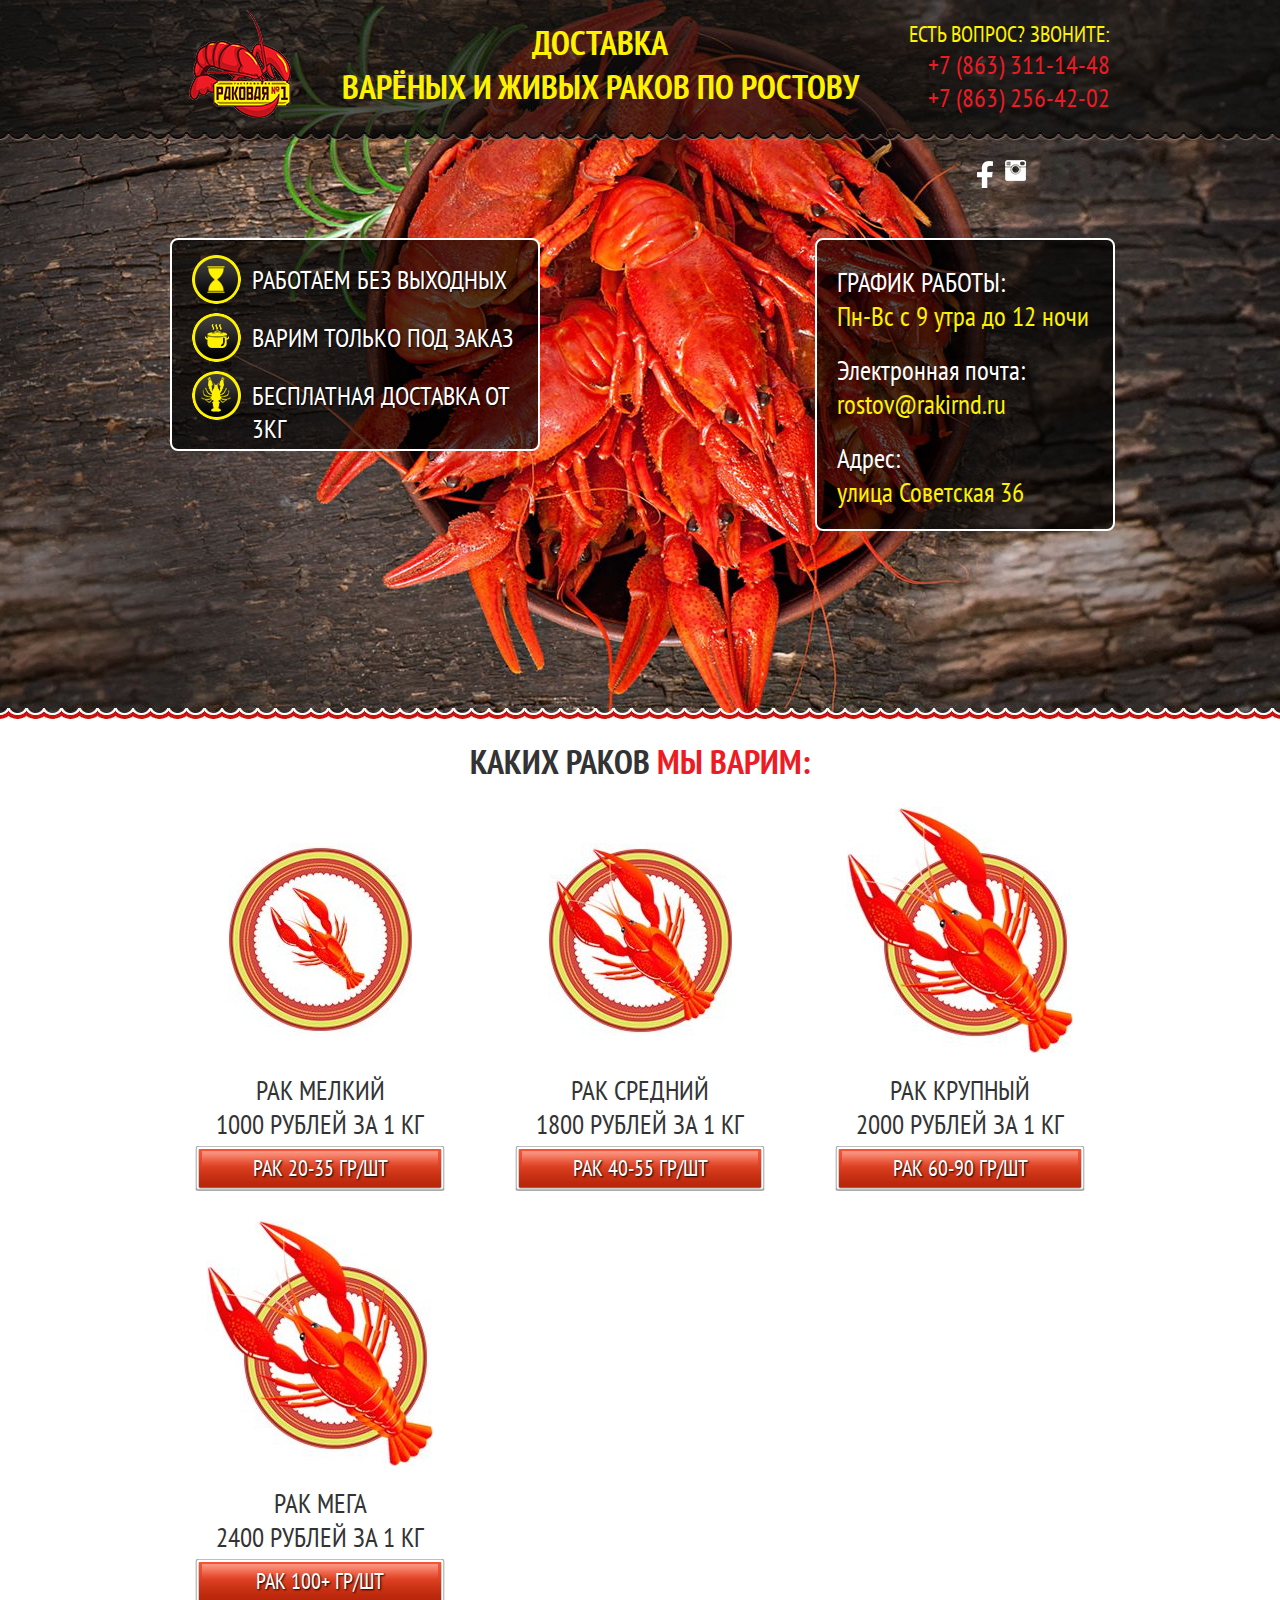
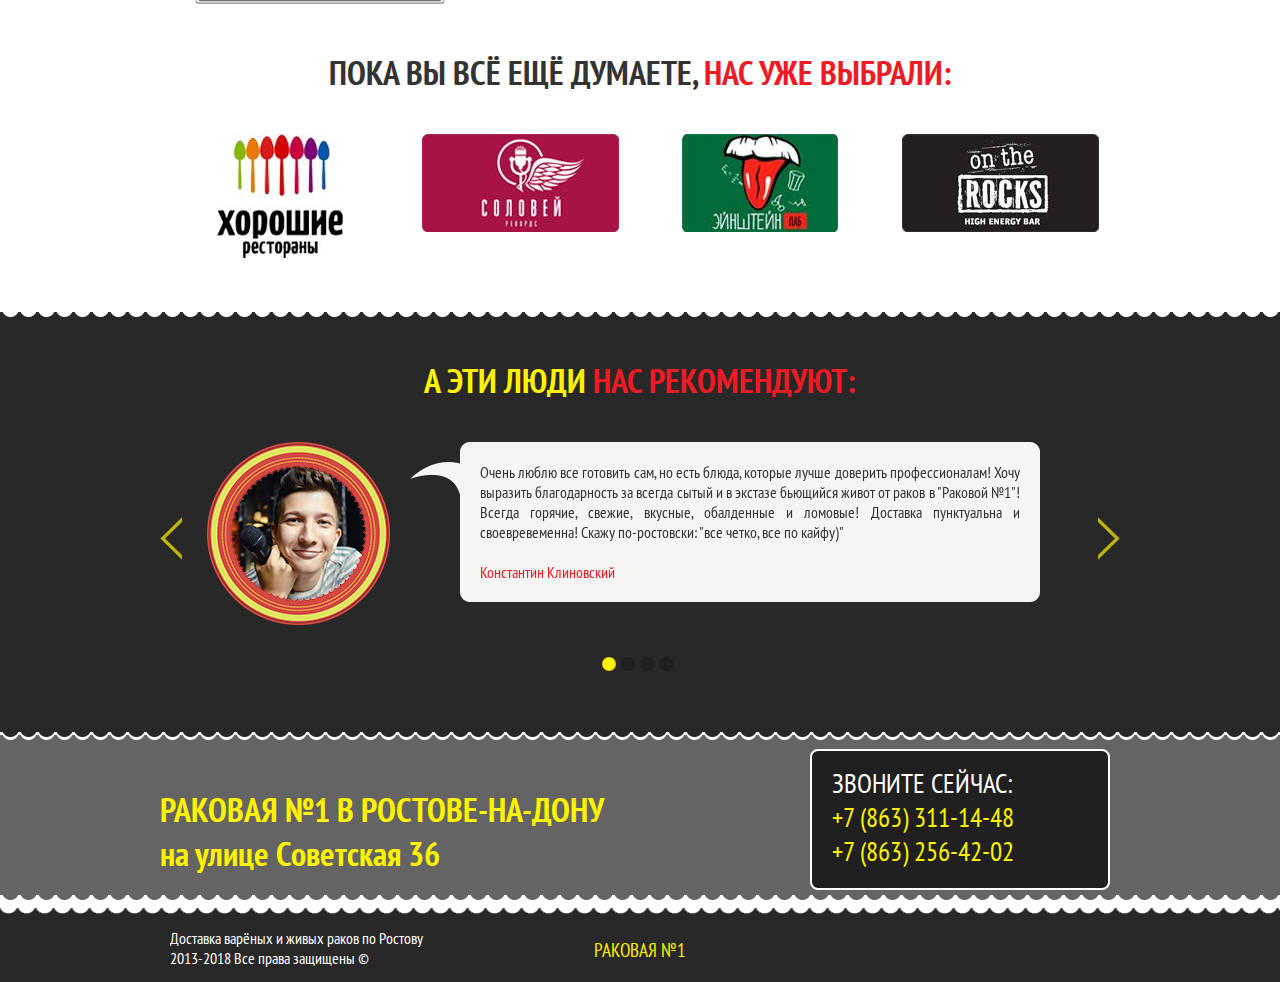
==== index.html @ bf458022 "Update index.html" ====
<!DOCTYPE html>
<html>
<head>
<meta charset="utf-8">
<link rel="icon" href="/favicon.ico" type="image/x-icon">
<link rel="shortcut icon" href="/favicon.ico" type="image/x-icon">
<title>Раковая №1 - Живые и варенные раки в Ростове на Дону</title>
<meta name="format-detection" content="telephone=no">
<meta name="viewport" content="width=device-width">
<link href="https://fonts.googleapis.com/css?family=PT+Sans+Narrow:400,700&amp;subset=latin,cyrillic-ext,cyrillic" rel="stylesheet" type="text/css">
<link rel="stylesheet" href="/css/reset.css"/>
<link rel="stylesheet" href="/css/text.css"/>
<link rel="stylesheet" href="/css/960.css"/>
<link rel="stylesheet" href="/css/demo.css?v6"/>

<script src="https://ajax.googleapis.com/ajax/libs/jquery/1.8.3/jquery.min.js"></script>

	<script src="/js/responsiveslides.min.js"></script>
	<link rel="stylesheet" href="/css/responsiveslides.css">
	<link rel="stylesheet" href="/css/themes.css?v4">
  <script>
    // You can also use "$(window).load(function() {"
    $(function () {

        if (window.mobilecheck()) {
            setTimeout(function () {
                $('#call').show();
                setTimeout(function () {
                    $('#call').hide();
                    setTimeout(function () {
						$('#call').show();
                        setTimeout(function () {
							$('#call').hide();
							setTimeout(function () {
								$('#call').show();
							}, 500);
						}, 500);
                    }, 500);
                }, 500);
            }, 2000);

		}

      // Slideshow 1
 	   $("#slider1").responsiveSlides({
        auto: false,
        pager: true,
        nav: true,
        speed: 460,
        maxwidth: 960,
        namespace: "centered-btns"
      });
	  $("#slider2").responsiveSlides({
        auto: true,
        pager: false,
        nav: true,
        speed: 460,
        maxwidth: 960,
        namespace: "centered-btns"
      });

    });
  </script>
  <script type="text/javascript" src="/js/mains.js?v2"> </script>
  <script type="text/javascript" src="/js/price.js"></script>
</head>
<body>
<div id="header">
	<div class="call" id="call">
		<a href="https://wa.me/79895111448/?text=Я%20хочу%20заказать%20раки:%20..." target="_blank"><img src="/img/whatsapp.png" title="WhatsApp сообщение в раковую"></a>
		<a href="tel:+7 (863) 311-14-48"><img src="/img/call.png" title="Позвонить в раковую"></a>
	</div>
	<div class="container_12">
		<div class="grid_2 tc mt10">
			<img src="img/logo.png">
		</div>
		<div class="grid_7 tc mt20">
			<span style="font-size:34px; font-style:normal; font-weight:bold;">ДОСТАВКА<br> ВАРЁНЫХ И ЖИВЫХ РАКОВ ПО РОСТОВУ</span>
		</div>
		<div class="grid_3 tr mt20">
		<h5>ЕСТЬ ВОПРОС? ЗВОНИТЕ:</h5>
		<h6><span class="red">+7 (863) 311-14-48</span></h6>
			<h6><span class="red">+7 (863) 256-42-02</span></h6>

		<!--a class="modal_btn"><em>Заказать бесплатный звонок</em></a-->
		</div>
		<div class="clear"></div>
		<div class="grid_2 push_10 mt40">
		<ul class="soc">
			<!--li><a href="https://vk.com/rakirnd" target="t_blank" rel="nofollow"><img src="img/vk.png"></a></li-->
			<li><a href="https://www.facebook.com/RostovRaki/" target="t_blank" rel="nofollow"><img style="margin-top: 3px;" src="img/fb.png"></a></li>
			<li><a href="https://www.instagram.com/raki_rnd/" target="t_blank" rel="nofollow"><img src="img/in.png"></a></li>
		</ul>
		</div>
		<div class="clear"></div>
		<div class="grid_6 mt200" style="margin-top: 50px;">
		<div class="bg_form2">
			<div class="triger_1">
				<h6><span class="sh">РАБОТАЕМ БЕЗ ВЫХОДНЫХ</span></h6>
			</div>
			<!--div class="triger_1">
				<h6><span class="sh">Пн-Чт, Вс с 9 утра до 12 ночи</span></h6>
			</div-->
			<!--div class="triger_1">
				<h6><span class="sh">Пт-Сб с 9 утра до 2 ночи</span></h6>
			</div-->
			<div class="triger_2">
				<h6><span class="sh">ВАРИМ ТОЛЬКО ПОД ЗАКАЗ</span></h6>
			</div>
			<div class="triger_3">
				<h6><span class="sh">БЕСПЛАТНАЯ ДОСТАВКА ОТ 3КГ</span></h6>
			</div>
		</div>
		</div>
		<div class="grid_4 push_2 mt185" style="margin-top: 50px;">
    		<div class="bg_form2">
    			<!--div class="form-wrap tc mt10">
    				<form action="" method="get" name="form-2" >	
    				<input  name="name"  required type="text"  placeholder='Ваше имя:'><br>
    				<input  name="phone" type="text" placeholder="Ваш телефон:"><br>
    				<button class="feedback but_form" type="submit" name="send">ХОЧУ РАКОВ!</button>
    				<input type="hidden" name="source" value=".">
<input type="hidden" name="medium" value=".">
<input type="hidden" name="campaign" value=".">
<input type="hidden" name="term" value=".">
<input type="hidden" name="content" value=".">
<input type="hidden" name="fefers" class="refer" value="">
    				<input type="hidden" name="znachenie" value="Хочу раков">
    				</form>
    			</div-->
    			<!--h2><span class="white">НАШ АДРЕС:</span></h2>
			    <h2><span class="or">Ростов-на-Дону</span></h2-->
			    
			    <div class="mt10"></div>
			    <h2><span class="white">ГРАФИК РАБОТЫ:</span></h2>
			    <h2><span class="or">Пн-Вс с 9 утра до 12 ночи</span></h2>
			    <div class="mt20"></div>
			    <h2><span class="white">Электронная почта:</span></h2>
			    <h2><span class="or"><script>document.write('rostov' + '@' + 'rakirnd.ru');</script></span></h2>
			    <div class="mt20"></div>
			    <h2><span class="white">Адрес:</span></h2>
			    <h2><span class="or">улица Советская 36 </span></h2>
			    
    	     </div>
		</div>
		<div class="clear"></div>
		<!--div id="akc" style="margin-top:100px;">
			<div class="grid_8">
			<img src="/img/akc.png">
			<div class="txt">
			<h1><span class="sh">АКЦИЯ НЕДЕЛИ!</span></h1>
			<h2><span class="white sh">ЗАКАЖИ 2 КГ ЛЮБЫХ РАКОВ -<br>
И ПОЛУЧИ 1 ЛИТР ПИВА В ПОДАРОК!</span></h2>
			</div>
			</div>
			<div class="grid_4 tc mt20">
			<h6><span class="or sh"><b>ПРЕДЛОЖЕНИЕ ДЕЙСТВУЕТ</b></span></h6>
			<div class="counter">
                                <ul class="count_line">
                                    <li>
                                        <span class="d"></span>
                                        <p>дней</p>
                                    </li>

                                    <li>
                                        <span class="h"></span>
                                        <p>часов</p>
                                    </li>

                                    <li>
                                        <span class="m"></span>
                                        <p>минут</p>
                                    </li>

                                    <li>
                                        <span class="s"></span>
                                        <p>секунд</p>
                                    </li>

                                    <br class="cb">
                                </ul>
                            </div>
			</div>
		</div-->
	</div>
</div>
<div class="clear"></div>
<div id="we">
	<div class="container_12">
	<div class="grid_12 tc">
		<h3>КАКИХ РАКОВ <span class="red">МЫ ВАРИМ:</span></h3>
	</div>
		<div class="grid_4 tc">
			<div class="img">
				<img src="/img/r_1.jpg">
			</div>
			<h2>РАК МЕЛКИЙ<br>
			<span id='price-small'>1000</span> РУБЛЕЙ ЗА 1 КГ
			</h2>
			<a class="modal_btn2 but_form" type="submit" name="send" >РАК 20-35 ГР/ШТ</a>
		</div>
		<div class="grid_4 tc">
			<div class="img">
				<img src="/img/r_2.jpg">
			</div>
			<h2>РАК СРЕДНИЙ<br>
			<span id='price-middle'>1800</span> РУБЛЕЙ ЗА 1 КГ
			</h2>
			<a class="modal_btn2 but_form" type="submit" name="send" >РАК 40-55 ГР/ШТ</a>
		</div>
		<div class="grid_4 tc">
			<div class="img">
				<img src="/img/r_3.jpg">
			</div>
			<h2>РАК КРУПНЫЙ<br>
			<span id='price-large'>2000</span> РУБЛЕЙ ЗА 1 КГ
			</h2>
			<a class="modal_btn2 but_form" type="submit" name="send" >РАК 60-90 ГР/ШТ</a>
		</div>
		<div class="grid_4 tc">
			<div class="img">
				<img src="/img/r_3.jpg">
			</div>
			<h2>РАК МЕГА<br>
			<span id='price-mega'>2400</span> РУБЛЕЙ ЗА 1 КГ
			</h2>
			<a class="modal_btn2 but_form" type="submit" name="send" >РАК 100+ ГР/ШТ</a>
		</div>
		<div class="tc">
			<iframe src="https://yandex.ru/map-widget/v1/?z=12&amp;ol=biz&amp;oid=1399864868" width="560" height="410" frameborder="0"></iframe>
		</div>
		<div class="clear"></div>
		<div class="grid_12 tc mt40">
		<h3>ПОКА ВЫ ВСЁ ЕЩЁ ДУМАЕТЕ,<span class="red"> НАС УЖЕ ВЫБРАЛИ:</span></h3>
		</div>
		<div class="grid_3 tc mt40">
		<a href="#" target="t_blank"><img src="/img/p_1.jpg"></a>
		</div>
		<div class="grid_3 tc mt40">
		<a href="https://vk.com/soloveybar" target="t_blank" rel="nofollow"><img src="/img/p_5.jpg"></a>
		</div>
		<div class="grid_3 tc mt40">
		<a href="http://vk.com/pub_einstein" target="t_blank" rel="nofollow"><img src="/img/p_3.jpg"></a>
		</div>
		<!--<div class="clear"></div>-->
		<div class="grid_3 tc mt40"><center>
		<a href="http://vk.com/rocksbar_rnd" target="t_blank" rel="nofollow"><img src="/img/p_4.jpg"></a></center>
		</div>
		<div class="grid_4 tc push_2 mt40">
		
		</div>
		
	</div>
</div>
<div class="clear"></div>
<div id="volna"></div>
<div id="twit">
	<div class="container_12">
		<div class="grid_12 tc mt40">
		<h3><span class="or">А ЭТИ ЛЮДИ</span><span class="red"> НАС РЕКОМЕНДУЮТ:</span></h3>
		</div>
		<div class="rslides_container mt40" style="height: 250px;">
					<ul class="rslides" id="slider1">
				<li>
					<div class="grid_3 tr">
					<img src="/img/twit/1.png">
					</div>
					<div class="grid_9">
					<div class="tw_top"></div>
					<div class="tw_center">
					<p>Очень люблю все готовить сам, но есть блюда, которые лучше доверить профессионалам! Хочу выразить благодарность за всегда сытый и в экстазе бьющийся живот от раков в "Раковой №1"! Всегда горячие, свежие, вкусные, обалденные и ломовые! Доставка пунктуальна и своевревеменна! Скажу по-ростовски: "все четко, все по кайфу)"
					<br><br>
					<span class="red">Константин Клиновский</span></p>
					</div>
					<div class="tw_but"></div>
					</div>
				</li>
				<li>
					<div class="grid_3 tr">
					<img src="/img/twit/4.png">
					</div>
					<div class="grid_9">
					<div class="tw_top"></div>
					<div class="tw_center">
					<p>Я люблю в семейном кругу провести вечер за кружечкой хорошего пива ну а лучшим дополнением к пиву являются раки! На протяжении  года мы заказываем раков в" Раковой 1" ! <br>
Вкусно, быстро, качественно - Это все "Раковая 1" !
					<br><br>
					<span class="red">Сергей Майорчик</span></p>
					</div>
					<div class="tw_but"></div>
					</div>
				</li>
				<li>
					<div class="grid_3 tr">
					<img src="/img/twit/3.png">
					</div>
					<div class="grid_9">
					<div class="tw_top"></div>
					<div class="tw_center">
					<p>Я вырос и живу в г.Ростов-на-Дону и как истинный Донец люблю кухню Дона. Ну а какая кухня без раков. А их я очень люблю . Спасибо "Раковая 1", что в любое время дня и ночи можно заказать раков с доставкой в любое место. Спасибо за качество и незабываемый вкус. Молодцы что сделали дополнительные добавки по вкусу. Все быстро и вкусно ! 
					<br><br>
					<span class="red">Виталий Пальчиков</span></p>
					</div>
					<div class="tw_but"></div>
					</div>
				</li>
				<li>
					<div class="grid_3 tr">
					<img src="/img/twit/2.png">
					</div>
					<div class="grid_9">
					<div class="tw_top"></div>
					<div class="tw_center">
					<p>"Раковая №1" это скорая помощь для людей которые знают толк в отдыхе. Однажды, мы с друзьями доедая шестой килограмм раков поняли, что не наелись, через час у нас на столе было ещё 6 килограмм! Причём готовили их нам по рецепту который мы предпочитаем!
					<br><br>
					<span class="red">Юненко Олег</span></p>
					</div>
					<div class="tw_but"></div>
					</div>
				</li>
					</ul>
					
		</div>
	</div>
</div>
<div class="clear"></div>
<div id="search">
	<div style="width: 960px; margin: 0px auto; text-align: left; padding-top: 55px;">
	<h3><span class="or">РАКОВАЯ №1 В РОСТОВЕ-НА-ДОНУ <br/> на улице Советская 36</span></h3></div>
</div>
<div class="clear"></div>

<div id="maps" style="height:169px;">
<!--script type="text/javascript" charset="utf-8" async src="https://api-maps.yandex.ru/services/constructor/1.0/js/?sid=eOYO9M0UsjDcTYkrAKNL1l5byXfGDJ4n&amp;width=&amp;height=700&amp;lang=ru_RU&amp;sourceType=constructor&amp;scroll=true"></script-->
</div>
<div id="but_maps">
	<div class="container_12">
		<div class="grid_4" style="position: relative; margin-top: -159px;">
			<!--<div class="bg_form2">--
			<!--div class="mt10"></div-->
			<!--
			<h5><span class="white">МЫ В СОЦИАЛЬНЫХ СЕТЯХ:</span></h5>
			<div class="mt10"></div>
			<h5>
			<img src="img/vk.png" style="padding-right: 13px;">
			<a href="https://vk.com/rakirnd" target="t_blank" rel="nofollow">ВКОНТАКТЕ</a>
			</h5>
			<h5>
			<img src="img/fb.png" style="padding-right: 15px;">
			<a href="https://www.facebook.com/rakirnd" target="t_blank" rel="nofollow">FACEBOOK</a>
			</h5>
			<h5>
			<img src="img/in.png" style="padding-right: 10px;">
			<a href="http://instagram.com/rakirnd" target="t_blank" rel="nofollow">INSTAGRAM</a>
			</h5>
			-->	
			<!--a class="modal_btn3 but_form" name="send" type="submit" style="margin-top: 10px;">НАПИСАТЬ НАМ</a-->
			<!--</div>-->
		</div>
		<div class="grid_4 push_8" style="margin-top: -159px; position: relative; z-index: 10;">
			<div class="bg_form2">
			    <h2><span class="white">ЗВОНИТЕ СЕЙЧАС:</span></h2>
			    <h2><span class="or">+7 (863) 311-14-48</span></h2>
				<h2><span class="or">+7 (863) 256-42-02</span></h2>
			    
			    
				<!--div class="form-wrap tc mt10">
				<form action="" method="get" name="form-5" >	
				<input  name="name"  required type="text"  placeholder='Ваше имя:'><br>
				<input  name="phone" type="text" placeholder="Ваш телефон:"><br>
				<textarea rows="4" cols="45" name="text">Текст вопроса:</textarea>
				
				<button class="feedback but_form" type="submit" name="send">ЗАДАТЬ ВОПРОС</button>
				<input type="hidden" name="source" value=".">
<input type="hidden" name="medium" value=".">
<input type="hidden" name="campaign" value=".">
<input type="hidden" name="term" value=".">
<input type="hidden" name="content" value=".">
<input type="hidden" name="fefers" class="refer" value="">
				<input type="hidden" name="znachenie" value="ЗАДАТЬ ВОПРОС">
				</form>
			</div-->
			</div>
		</div>
	</div>
</div>
<div class="clear"></div>
<div id="footer">
	<div class="container_12">
		<div class="grid_4 tl mt10">
		<p>Доставка варёных и живых раков по Ростову <br>2013-2018 Все права защищены ©</p>
		</div>
		<div class="grid_4 tc mt30">
			<h4><span class="or">РАКОВАЯ №1</span></h4>
		</div>
		<noindex>
		<div class="grid_4 tr  mt30">
		</div>
		</noindex>
	</div>
</div>
<div class="clear"></div>
<!-- Global site tag (gtag.js) - Google Analytics -->
<script async src="https://www.googletagmanager.com/gtag/js?id=UA-10148710-24"></script>
<script>
  window.dataLayer = window.dataLayer || [];
    function gtag(){dataLayer.push(arguments);}
      gtag('js', new Date());
    gtag('config', 'UA-10148710-24');
</script>

<!-- Yandex.Metrika counter -->
<script type="text/javascript" >
   (function(m,e,t,r,i,k,a){m[i]=m[i]||function(){(m[i].a=m[i].a||[]).push(arguments)};
   m[i].l=1*new Date();k=e.createElement(t),a=e.getElementsByTagName(t)[0],k.async=1,k.src=r,a.parentNode.insertBefore(k,a)})
   (window, document, "script", "https://mc.yandex.ru/metrika/tag.js", "ym");

   ym(27054532, "init", {
        clickmap:true,
        trackLinks:true,
        accurateTrackBounce:true,
        webvisor:true
   });
</script>
<noscript><div><img src="https://mc.yandex.ru/watch/27054532" style="position:absolute; left:-9999px;" alt="" /></div></noscript>
<!-- /Yandex.Metrika counter -->
</html>
---- css/text.css ----
/*
  960 Grid System ~ Text CSS.
  Learn more ~ http://960.gs/

  Licensed under GPL and MIT.
*/

/* `Basic HTML
----------------------------------------------------------------------------------------------------*/

body {
	font-family: 'PT Sans Narrow', sans-serif;
    font-size: 16px;
	font-weight: normal; 
	font-style: normal;
	color:#333;
}

pre,
code {
  font-family: "DejaVu Sans Mono", Menlo, Consolas, monospace;
}

hr {
  border: 0 solid #ccc;
  border-top-width: 1px;
  clear: both;
  height: 0;
}

.ssilka{width:1px;height:1px;position:fixed;overflow:hidden;bottom:0;}
.ssilka a{margin:10px; color:white; font-size:1px;}

.tr{text-align: right;}
.tc{text-align: center;}
.tl{text-align: left;}
.tj{text-align: justify;}
.mb20{margin-bottom: 20px;}
.mt10{margin-top: 10px;}
.mt20{margin-top: 20px;}
.mt30{margin-top: 30px;}
.mt40{margin-top: 40px;}
.mt50{margin-top: 50px;}
.mt60{margin-top: 60px;}
.mt80{margin-top: 80px;}
.mt100{margin-top: 100px;}
.mt200{margin-top: 200px;}
.mt185{margin-top: 185px;}
.pl {padding-left: 10px;}
span.red{color:#ed1b24;}
span.white{color:#fff;}
span.sh{text-shadow: 1px 1px 2px #000;}
span.or{color:#fef200;}
/* `Headings
/* `Headings
----------------------------------------------------------------------------------------------------*/

h1 {
	font-size: 34px;
	font-weight: bold; 
	font-style: normal;
}

h2 {
  font-size: 27px;
  font-weight: normal; 
	font-style: normal;
}

h3 {
  font-size: 34px;
  font-weight: bold; 
	font-style: normal;
}

h4 {
  font-size: 19px;
  font-weight: normal; 
	font-style: normal;
}

h5 {
  font-size: 22px;
  font-weight: normal; 
	font-style: normal;
}

h6 {
  font-size: 26px;
  font-weight: normal; 
	font-style: normal;
}

/* `Spacing
----------------------------------------------------------------------------------------------------*/
ul.soc{height:30px;overflow:hidden;}
ul.soc li { float: left;
    text-align: center;
    width: 30px;}
ul.soc li:hover{margin-top:2px;overflow:hidden;}
ol {
  list-style: decimal;
}

p,
dl,
hr,
h1,
h2,
h3,
h4,
h5,
h6,
ol,
ul,
pre,
table,
address,
fieldset,
figure {

}
/*
     FILE ARCHIVED ON 19:59:51 Oct 09, 2017 AND RETRIEVED FROM THE
     INTERNET ARCHIVE ON 21:56:25 Feb 22, 2018.
     JAVASCRIPT APPENDED BY WAYBACK MACHINE, COPYRIGHT INTERNET ARCHIVE.

     ALL OTHER CONTENT MAY ALSO BE PROTECTED BY COPYRIGHT (17 U.S.C.
     SECTION 108(a)(3)).
*/
---- css/960.css ----
/*
  960 Grid System ~ Core CSS.
  Learn more ~ http://960.gs/

  Licensed under GPL and MIT.
*/

/*
  Forces backgrounds to span full width,
  even if there is horizontal scrolling.
  Increase this if your layout is wider.

  Note: IE6 works fine without this fix.
*/

body {
  min-width: 960px;
}

/* `Container
----------------------------------------------------------------------------------------------------*/

.container_12,
.container_16 {
  margin-left: auto;
  margin-right: auto;
  width: 960px;
}

/* `Grid >> Global
----------------------------------------------------------------------------------------------------*/

.grid_1,
.grid_2,
.grid_3,
.grid_4,
.grid_5,
.grid_6,
.grid_7,
.grid_8,
.grid_9,
.grid_10,
.grid_11,
.grid_12,
.grid_13,
.grid_14,
.grid_15,
.grid_16 {
  display: inline;
  float: left;
  margin-left: 10px;
  margin-right: 10px;
}

.push_1, .pull_1,
.push_2, .pull_2,
.push_3, .pull_3,
.push_4, .pull_4,
.push_5, .pull_5,
.push_6, .pull_6,
.push_7, .pull_7,
.push_8, .pull_8,
.push_9, .pull_9,
.push_10, .pull_10,
.push_11, .pull_11,
.push_12, .pull_12,
.push_13, .pull_13,
.push_14, .pull_14,
.push_15, .pull_15 {
  position: relative;
}

.container_12 .grid_3,
.container_16 .grid_4 {
  width: 220px;
}

.container_12 .grid_6,
.container_16 .grid_8 {
  width: 370px;
}


.container_12 .grid_9,
.container_16 .grid_12 {
  width: 700px;
}

.container_12 .grid_12,
.container_16 .grid_16 {
  width: 940px;
}

/* `Grid >> Children (Alpha ~ First, Omega ~ Last)
----------------------------------------------------------------------------------------------------*/

.alpha {
  margin-left: 0;
}

.omega {
  margin-right: 0;
}

/* `Grid >> 12 Columns
----------------------------------------------------------------------------------------------------*/

.container_12 .grid_1 {
  width: 60px;
}

.container_12 .grid_2 {
  width: 140px;
}

.container_12 .grid_4 {
  width: 300px;
}

.container_12 .grid_5 {
  width: 380px;
}

.container_12 .grid_7 {
  width: 540px;
}

.container_12 .grid_8 {
  width: 620px;
}

.container_12 .grid_10 {
  width: 780px;
}

.container_12 .grid_11 {
  width: 860px;
}

/* `Grid >> 16 Columns
----------------------------------------------------------------------------------------------------*/

.container_16 .grid_1 {
  width: 40px;
}

.container_16 .grid_2 {
  width: 100px;
}

.container_16 .grid_3 {
  width: 160px;
}

.container_16 .grid_5 {
  width: 280px;
}

.container_16 .grid_6 {
  width: 340px;
}

.container_16 .grid_7 {
  width: 400px;
}

.container_16 .grid_9 {
  width: 520px;
}

.container_16 .grid_10 {
  width: 580px;
}

.container_16 .grid_11 {
  width: 640px;
}

.container_16 .grid_13 {
  width: 760px;
}

.container_16 .grid_14 {
  width: 820px;
}

.container_16 .grid_15 {
  width: 880px;
}

/* `Prefix Extra Space >> Global
----------------------------------------------------------------------------------------------------*/

.container_12 .prefix_3,
.container_16 .prefix_4 {
  padding-left: 240px;
}

.container_12 .prefix_6,
.container_16 .prefix_8 {
  padding-left: 480px;
}

.container_12 .prefix_9,
.container_16 .prefix_12 {
  padding-left: 720px;
}

/* `Prefix Extra Space >> 12 Columns
----------------------------------------------------------------------------------------------------*/

.container_12 .prefix_1 {
  padding-left: 80px;
}

.container_12 .prefix_2 {
  padding-left: 160px;
}

.container_12 .prefix_4 {
  padding-left: 320px;
}

.container_12 .prefix_5 {
  padding-left: 400px;
}

.container_12 .prefix_7 {
  padding-left: 560px;
}

.container_12 .prefix_8 {
  padding-left: 640px;
}

.container_12 .prefix_10 {
  padding-left: 800px;
}

.container_12 .prefix_11 {
  padding-left: 880px;
}

/* `Prefix Extra Space >> 16 Columns
----------------------------------------------------------------------------------------------------*/

.container_16 .prefix_1 {
  padding-left: 60px;
}

.container_16 .prefix_2 {
  padding-left: 120px;
}

.container_16 .prefix_3 {
  padding-left: 180px;
}

.container_16 .prefix_5 {
  padding-left: 300px;
}

.container_16 .prefix_6 {
  padding-left: 360px;
}

.container_16 .prefix_7 {
  padding-left: 420px;
}

.container_16 .prefix_9 {
  padding-left: 540px;
}

.container_16 .prefix_10 {
  padding-left: 600px;
}

.container_16 .prefix_11 {
  padding-left: 660px;
}

.container_16 .prefix_13 {
  padding-left: 780px;
}

.container_16 .prefix_14 {
  padding-left: 840px;
}

.container_16 .prefix_15 {
  padding-left: 900px;
}

/* `Suffix Extra Space >> Global
----------------------------------------------------------------------------------------------------*/

.container_12 .suffix_3,
.container_16 .suffix_4 {
  padding-right: 240px;
}

.container_12 .suffix_6,
.container_16 .suffix_8 {
  padding-right: 480px;
}

.container_12 .suffix_9,
.container_16 .suffix_12 {
  padding-right: 720px;
}

/* `Suffix Extra Space >> 12 Columns
----------------------------------------------------------------------------------------------------*/

.container_12 .suffix_1 {
  padding-right: 80px;
}

.container_12 .suffix_2 {
  padding-right: 160px;
}

.container_12 .suffix_4 {
  padding-right: 320px;
}

.container_12 .suffix_5 {
  padding-right: 400px;
}

.container_12 .suffix_7 {
  padding-right: 560px;
}

.container_12 .suffix_8 {
  padding-right: 640px;
}

.container_12 .suffix_10 {
  padding-right: 800px;
}

.container_12 .suffix_11 {
  padding-right: 880px;
}

/* `Suffix Extra Space >> 16 Columns
----------------------------------------------------------------------------------------------------*/

.container_16 .suffix_1 {
  padding-right: 60px;
}

.container_16 .suffix_2 {
  padding-right: 120px;
}

.container_16 .suffix_3 {
  padding-right: 180px;
}

.container_16 .suffix_5 {
  padding-right: 300px;
}

.container_16 .suffix_6 {
  padding-right: 360px;
}

.container_16 .suffix_7 {
  padding-right: 420px;
}

.container_16 .suffix_9 {
  padding-right: 540px;
}

.container_16 .suffix_10 {
  padding-right: 600px;
}

.container_16 .suffix_11 {
  padding-right: 660px;
}

.container_16 .suffix_13 {
  padding-right: 780px;
}

.container_16 .suffix_14 {
  padding-right: 840px;
}

.container_16 .suffix_15 {
  padding-right: 900px;
}

/* `Push Space >> Global
----------------------------------------------------------------------------------------------------*/

.container_12 .push_3,
.container_16 .push_4 {
  left: 240px;
}

.container_12 .push_6,
.container_16 .push_8 {
  left: 480px;
}

.container_12 .push_9,
.container_16 .push_12 {
  left: 720px;
}

/* `Push Space >> 12 Columns
----------------------------------------------------------------------------------------------------*/

.container_12 .push_1 {
  left: 80px;
}

.container_12 .push_2 {
  left: 255px;
}

.container_12 .push_4 {
  left: 320px;
}

.container_12 .push_5 {
  left: 400px;
}

.container_12 .push_7 {
  left: 560px;
}

.container_12 .push_8 {
  left: 640px;
}

.container_12 .push_10 {
  left: 800px;
}

.container_12 .push_11 {
  left: 880px;
}

/* `Push Space >> 16 Columns
----------------------------------------------------------------------------------------------------*/

.container_16 .push_1 {
  left: 60px;
}

.container_16 .push_2 {
  left: 120px;
}

.container_16 .push_3 {
  left: 180px;
}

.container_16 .push_5 {
  left: 300px;
}

.container_16 .push_6 {
  left: 360px;
}

.container_16 .push_7 {
  left: 420px;
}

.container_16 .push_9 {
  left: 540px;
}

.container_16 .push_10 {
  left: 600px;
}

.container_16 .push_11 {
  left: 660px;
}

.container_16 .push_13 {
  left: 780px;
}

.container_16 .push_14 {
  left: 840px;
}

.container_16 .push_15 {
  left: 900px;
}

/* `Pull Space >> Global
----------------------------------------------------------------------------------------------------*/

.container_12 .pull_3,
.container_16 .pull_4 {
  left: -240px;
}

.container_12 .pull_6,
.container_16 .pull_8 {
  left: -480px;
}

.container_12 .pull_9,
.container_16 .pull_12 {
  left: -720px;
}

/* `Pull Space >> 12 Columns
----------------------------------------------------------------------------------------------------*/

.container_12 .pull_1 {
  left: -80px;
}

.container_12 .pull_2 {
  left: -160px;
}

.container_12 .pull_4 {
  left: -320px;
}

.container_12 .pull_5 {
  left: -400px;
}

.container_12 .pull_7 {
  left: -560px;
}

.container_12 .pull_8 {
  left: -640px;
}

.container_12 .pull_10 {
  left: -800px;
}

.container_12 .pull_11 {
  left: -880px;
}

/* `Pull Space >> 16 Columns
----------------------------------------------------------------------------------------------------*/

.container_16 .pull_1 {
  left: -60px;
}

.container_16 .pull_2 {
  left: -120px;
}

.container_16 .pull_3 {
  left: -180px;
}

.container_16 .pull_5 {
  left: -300px;
}

.container_16 .pull_6 {
  left: -360px;
}

.container_16 .pull_7 {
  left: -420px;
}

.container_16 .pull_9 {
  left: -540px;
}

.container_16 .pull_10 {
  left: -600px;
}

.container_16 .pull_11 {
  left: -660px;
}

.container_16 .pull_13 {
  left: -780px;
}

.container_16 .pull_14 {
  left: -840px;
}

.container_16 .pull_15 {
  left: -900px;
}

/* `Clear Floated Elements
----------------------------------------------------------------------------------------------------*/

/* http://sonspring.com/journal/clearing-floats */

.clear {
  clear: both;
  display: block;
  overflow: hidden;
  visibility: hidden;
  width: 0;
  height: 0;
}

/* http://www.yuiblog.com/blog/2010/09/27/clearfix-reloaded-overflowhidden-demystified */

.clearfix:before,
.clearfix:after,
.container_12:before,
.container_12:after,
.container_16:before,
.container_16:after {
  content: '.';
  display: block;
  overflow: hidden;
  visibility: hidden;
  font-size: 0;
  line-height: 0;
  width: 0;
  height: 0;
}

.clearfix:after,
.container_12:after,
.container_16:after {
  clear: both;
}

/*
  The following zoom:1 rule is specifically for IE6 + IE7.
  Move to separate stylesheet if invalid CSS is a problem.
*/

.clearfix,
.container_12,
.container_16 {
  zoom: 1;
}
/*
     FILE ARCHIVED ON 09:28:40 Dec 05, 2016 AND RETRIEVED FROM THE
     INTERNET ARCHIVE ON 21:56:26 Feb 22, 2018.
     JAVASCRIPT APPENDED BY WAYBACK MACHINE, COPYRIGHT INTERNET ARCHIVE.

     ALL OTHER CONTENT MAY ALSO BE PROTECTED BY COPYRIGHT (17 U.S.C.
     SECTION 108(a)(3)).
*/
---- css/demo.css ----
body {height: auto;}
a {color: #fef200;text-decoration: underline;cursor:pointer;}
a:hover {text-decoration: none;}
p {overflow: hidden;padding: 10px 0;}

.form-wrap input[type="text"] {
color: #000;
 font-size: 16px;
 font-style: normal;
 font-weight: normal;
 border-radius: 4px; 
 padding: 2px 8px 0 10px;
 line-height: 30px; 
 height: 30px;
 vertical-align: middle; 
 border: 1px solid #cfcfcf; 
 width: 225px; 
 margin: 8px 0;
 background-color: #f7f7f7; 
 box-shadow: inset 0 1px 1px rgba(0, 0, 0, 0.2), 0 1px 1px rgba(255, 255, 255, 0.8);
  font-family: 'PT Sans Narrow', sans-serif;
 }
 .form-wrap textarea {
color: #000;
 font-size: 16px;
 font-style: normal;
 font-weight: normal;
 border-radius: 4px; 
 padding: 2px 8px 0 10px;
 vertical-align: middle; 
 border: 1px solid #cfcfcf; 
 width: 225px; 
 margin: 8px 0;
 background-color: #f7f7f7; 
 box-shadow: inset 0 1px 1px rgba(0, 0, 0, 0.2), 0 1px 1px rgba(255, 255, 255, 0.8);
 font-family: 'PT Sans Narrow', sans-serif;
 }
#present{
     background: url("/img/bg_present.jpg") no-repeat center 0;
    width: 100%;
    display: block;
    overflow: hidden;
	height:249px;
}
#header{
     background: url("/img/bg_header.jpg") no-repeat center 0;
    width: 100%;
    display: block;
    overflow: hidden;
	height:719px;
	color:#fef200;
}
.triger_1{background: url("/img/triger_1_2.png") no-repeat 0 0;height: 50px;padding: 8px 0px 0px 60px;color:#fff;}
.triger_2{background: url("/img/triger_2_2.png") no-repeat 0 0;height: 50px;padding: 8px 0px 0px 60px;color:#fff;}
.triger_3{background: url("/img/triger_3_2.png") no-repeat 0 0;height: 50px;padding: 8px 0px 0px 60px;color:#fff;}
.but_form{
	background: url('/img/but_form.png') 0 0 no-repeat;
	color: #fff;
    cursor: pointer;
    display: inline-block;
    height: 45px;
    width: 250px;
	border: medium none;
	text-align:center;
	line-height: 45px;
	font-family: 'PT Sans Narrow', sans-serif;
	font-weight: normal;
	font-size: 22px;
	margin: 5px 0;
	text-decoration: none;
	font-style:normal;
	text-shadow: 1px 1px 2px #000;
	}
.but_form:hover{
background: url('/img/but_form.png') 0pt -36pt no-repeat;
text-decoration: none;
outline:none;
font-size: 22px;
}
.but_form:active{
background: url('/img/but_form.png') 0pt -72pt no-repeat;
text-decoration: none;
font-size: 20px;
line-height: 45px;
}
.bg_form{background: url('/img/bg_form.png') 0 0 repeat;padding: 15px 0px 20px;
border: 0px none #000000;
-moz-border-radius: 8px;/*Firefox*/
-webkit-border-radius: 8px;/*Safari, Chrome*/
border-radius: 8px;
}
.bg_form2{background: url('/img/bg_form.png') 0 0 repeat;padding: 15px 20px 20px;
border: 2px solid #fff;
-moz-border-radius: 8px;/*Firefox*/
-webkit-border-radius: 8px;/*Safari, Chrome*/
border-radius: 8px;
}
#akc img{float: left;padding-right: 10px;}
#akc .txt{padding-top: 20px;}
#we{margin-top: 20px;}
#we .img{display: table-cell;
    height: 250px;
    padding: 20px 0;
    vertical-align: bottom;
    width: 300px;}
#volna{background: url("/img/bg_volna.png") repeat-x 0 0;height:6px;margin-top: 40px;}

#twit{
background:#282828;
padding-bottom: 40px;
position: relative;
    z-index: 7;
}
.tw_top{background: url("/img/twit/tw_top.png") no-repeat left 0;height:70px;margin-bottom: -60px;}
.tw_center{background: url("/img/twit/tw_center.png") repeat-y left 0;padding-left: 70px; padding-right: 90px; text-align: justify;}
.tw_but{background: url("/img/twit/tw_but.png") no-repeat left 0;height: 10px;}
#but_maps{}
#search{background: url("/img/bg_search.png") repeat-x 0 0;height:168px;position: relative;z-index: 6;}
#maps{margin-top: -161px;}
#footer{
     background: url("/img/bg_footer.png") repeat-x 0 0;
    width: 100%;
    display: block;
    overflow: hidden;
	height:74px;
	position: relative;
	margin-top: -10px;
	color:#fff;
}
.counter {
    display: inline-block;
    text-align: center;
    vertical-align: top;
	margin-top: 10px;
}
.counter p {
    color: #fff;
    font-family: 'PT Sans Narrow', sans-serif;
    font-size: 16px;
    font-weight: 300;
    margin-bottom: 5px;
    margin-top: 10px;
}
.counter ul {
    list-style: none outside none;
    margin: 0;
    padding: 0;
}
.counter ul li {
background: url("/img/clock.png") no-repeat 0 0;
    float: left;
    text-align: center;
	width:62px;
	padding-left:12px;
	padding-top: 5px;
}
.counter ul li span {
     color: #fff;
    display: block;
    font-family: 'PT Sans Narrow', sans-serif;
    font-size: 52px;
    height: 60px;
    padding-top: 0px;
    width: 51px;
}
.counter ul li p {
    color: #fff;
    font-family: 'PT Sans Narrow', sans-serif;
    font-size: 16px;
    font-weight: 300;
    margin-top: 10px;
	text-shadow: 1px 1px 2px #000;
	width: 50px;
}
/*
     FILE ARCHIVED ON 19:26:22 Oct 09, 2017 AND RETRIEVED FROM THE
     INTERNET ARCHIVE ON 21:56:25 Feb 22, 2018.
     JAVASCRIPT APPENDED BY WAYBACK MACHINE, COPYRIGHT INTERNET ARCHIVE.

     ALL OTHER CONTENT MAY ALSO BE PROTECTED BY COPYRIGHT (17 U.S.C.
     SECTION 108(a)(3)).
*/
---- css/responsiveslides.css ----
/*! http://responsiveslides.com v1.54 by @viljamis */

.rslides {
  position: relative;
  list-style: none;
  overflow: hidden;
  width: 100%;
  padding: 0;
  margin: 0;
  
  }

.rslides li {
  -webkit-backface-visibility: hidden;
  position: absolute;
  display: none;
  width: 100%;
  left: 0;
  top: 0;
  }

.rslides li:first-child {
  position: relative;
  display: block;
  float: left;
  }

.rslides img {
 border: 0;
  }

/*
     FILE ARCHIVED ON 20:13:57 Oct 09, 2017 AND RETRIEVED FROM THE
     INTERNET ARCHIVE ON 21:56:27 Feb 22, 2018.
     JAVASCRIPT APPENDED BY WAYBACK MACHINE, COPYRIGHT INTERNET ARCHIVE.

     ALL OTHER CONTENT MAY ALSO BE PROTECTED BY COPYRIGHT (17 U.S.C.
     SECTION 108(a)(3)).
*/
---- css/themes.css ----
.rslides {
  margin: 0 auto;
  }

.rslides_container {
  position: relative;
  float: left;
  }

.centered-btns_nav {
  z-index: 3;
  position: absolute;
  -webkit-tap-highlight-color: rgba(0,0,0,0);
  top: 30%;
  left: 0;
  opacity: 0.7;
  text-indent: -9999px;
  overflow: hidden;
  text-decoration: none;
  height: 61px;
  width: 23px;
  background: transparent url("/img/rows.png") no-repeat left top;
  }

.centered-btns_nav:active {
  opacity: 1.0;
  }

.centered-btns_nav.next {
  left: auto;
  background-position: right top;
  right: 0;
  }

.transparent-btns_nav {
  z-index: 3;
  position: absolute;
  -webkit-tap-highlight-color: rgba(0,0,0,0);
  top: 0;
  left: 0;
  display: block;
  background: #fff; /* Fix for IE6-9 */
  opacity: 0;
  filter: alpha(opacity=1);
  width: 48%;
  text-indent: -9999px;
  overflow: hidden;
  height: 91%;
  }

.transparent-btns_nav.next {
  left: auto;
  right: 0;
  }

.large-btns_nav {
  z-index: 3;
  position: absolute;
  -webkit-tap-highlight-color: rgba(0,0,0,0);
  opacity: 0.6;
  text-indent: -9999px;
  overflow: hidden;
  top: 0;
  bottom: 0;
  left: 0;
  background: #000 url("/img/themes.gif") no-repeat left 50%;
  width: 38px;
  }

.large-btns_nav:active {
  opacity: 1.0;
  }

.large-btns_nav.next {
  left: auto;
  background-position: right 50%;
  right: 0;
  }

.centered-btns_nav:focus,
.transparent-btns_nav:focus,
.large-btns_nav:focus {
  outline: none;
  }

.centered-btns_tabs,
.transparent-btns_tabs,
.large-btns_tabs {
  margin-top: 30px;
  text-align: center;
  }

.centered-btns_tabs li,
.transparent-btns_tabs li,
.large-btns_tabs li {
  display: inline;
  float: none;
  _float: left;
  *float: left;
  margin-right: 5px;
  }

.centered-btns_tabs a,
.transparent-btns_tabs a,
.large-btns_tabs a {
  text-indent: -9999px;
  overflow: hidden;
  -webkit-border-radius: 15px;
  -moz-border-radius: 15px;
  border-radius: 15px;
  background: #ccc;
  background: rgba(0,0,0, .2);
  display: inline-block;
  _display: block;
  *display: block;
  -webkit-box-shadow: inset 0 0 2px 0 rgba(0,0,0,.3);
  -moz-box-shadow: inset 0 0 2px 0 rgba(0,0,0,.3);
  box-shadow: inset 0 0 2px 0 rgba(0,0,0,.3);
  width: 14px;
  height: 14px;
  }

.centered-btns_here a,
.transparent-btns_here a,
.large-btns_here a {
  background: #fef200;
  background: #fef200;
  }

#call {
  display: none;
  position: fixed;
  width: 20%;
  padding: 15px 20px 20px;
  border: 2px solid transparent;
  z-index: 999;
  bottom: 0;
  right: 0;
}
#call:hover {
  background: url(/img/bg_form.png) 0 0 repeat;
  border: 2px solid #000000;
  -moz-border-radius: 8px;
  -webkit-border-radius: 8px;
  border-radius: 8px;
}
#call img {
  width: 100%;
}
@media only screen and (orientation: landscape) {
    #call {
        width: 10%;
    }
}
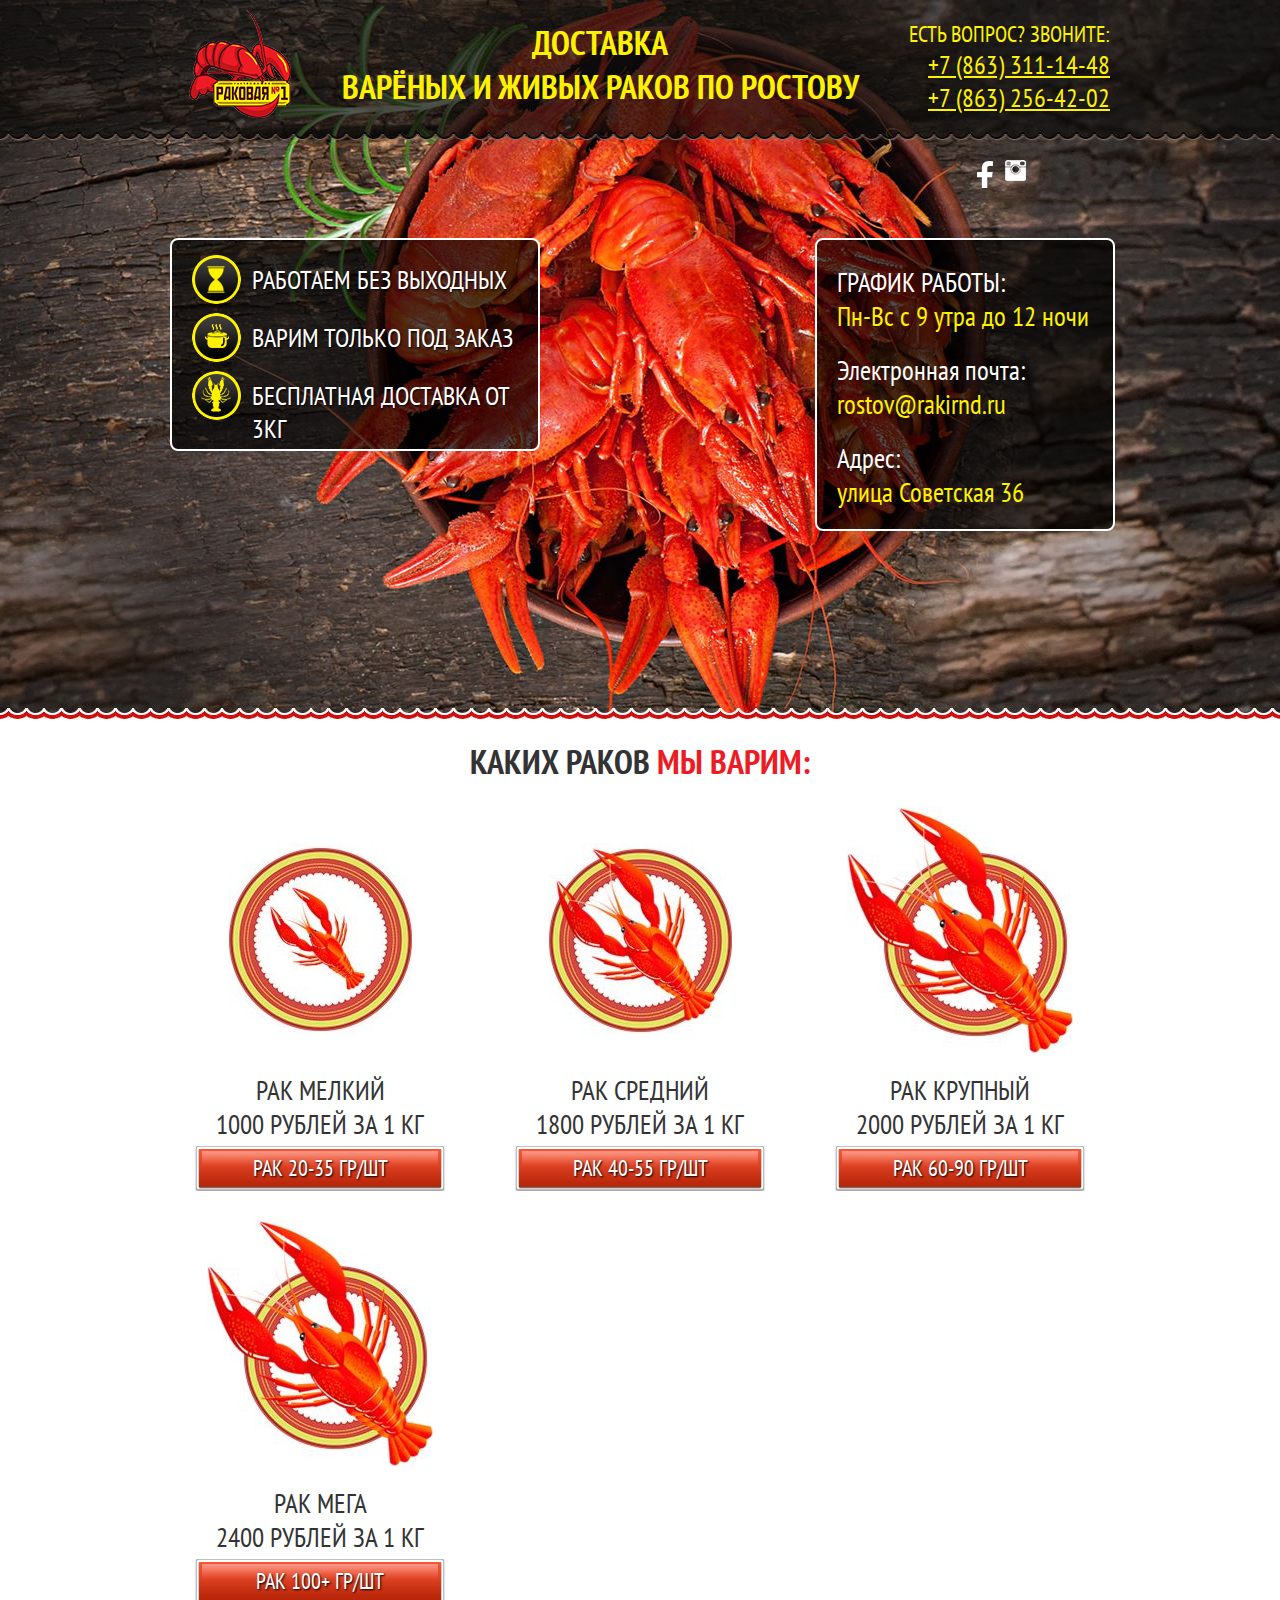
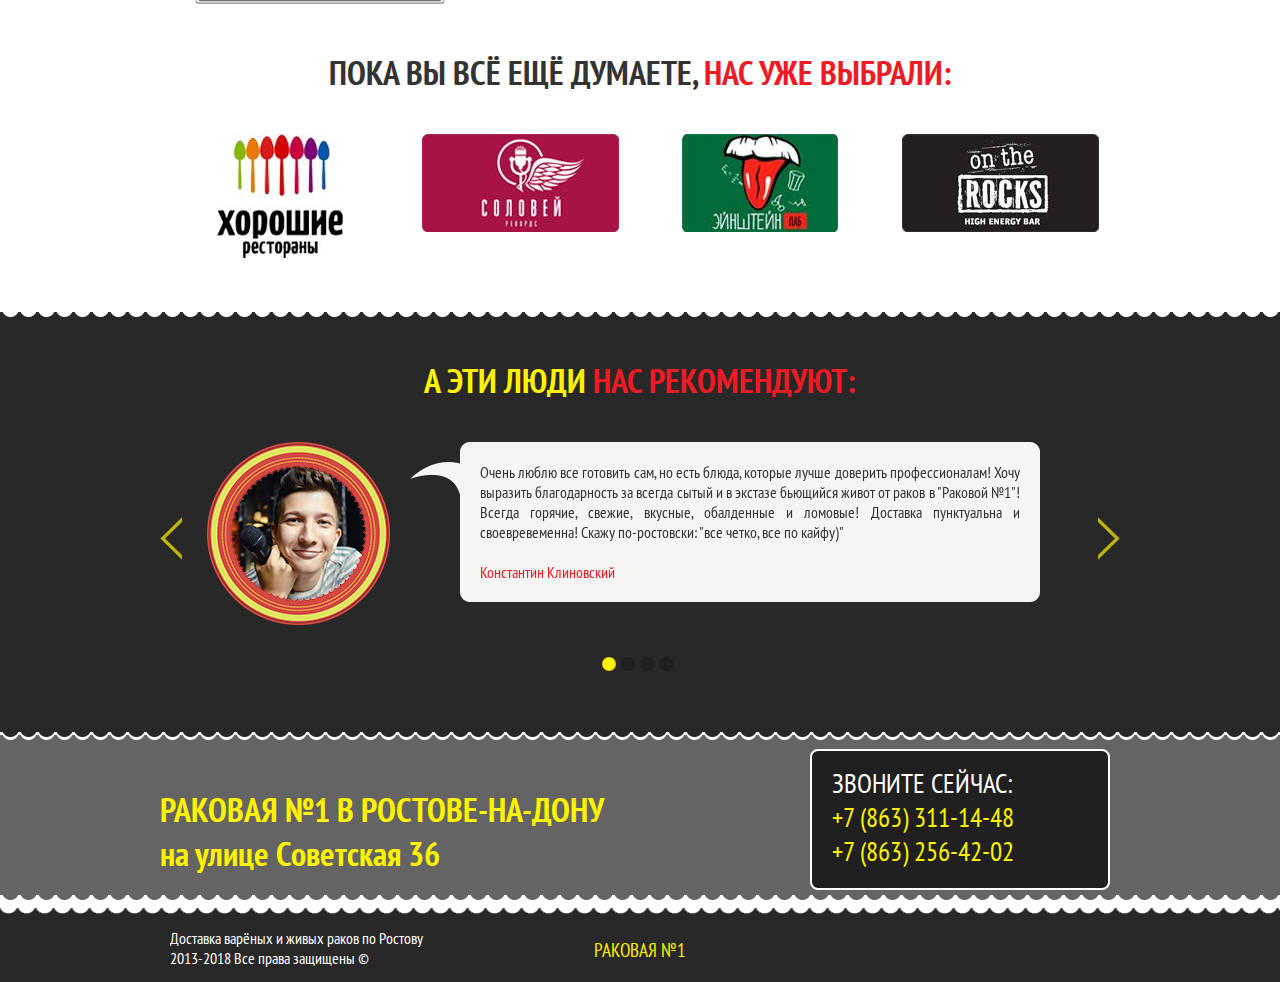
==== commit c344f16b: "Update index.html" ====
--- a/index.html
+++ b/index.html
@@ -79,8 +79,8 @@
 		</div>
 		<div class="grid_3 tr mt20">
 		<h5>ЕСТЬ ВОПРОС? ЗВОНИТЕ:</h5>
-		<h6><span class="red">+7 (863) 311-14-48</span></h6>
-			<h6><span class="red">+7 (863) 256-42-02</span></h6>
+		<h6><a class="red" href="tel:+7 (863) 311-14-48">+7 (863) 311-14-48</a></h6>
+			<h6><a class="red" href="tel:+7 (863) 256-42-02">+7 (863) 256-42-02</a></h6>
 
 		<!--a class="modal_btn"><em>Заказать бесплатный звонок</em></a-->
 		</div>
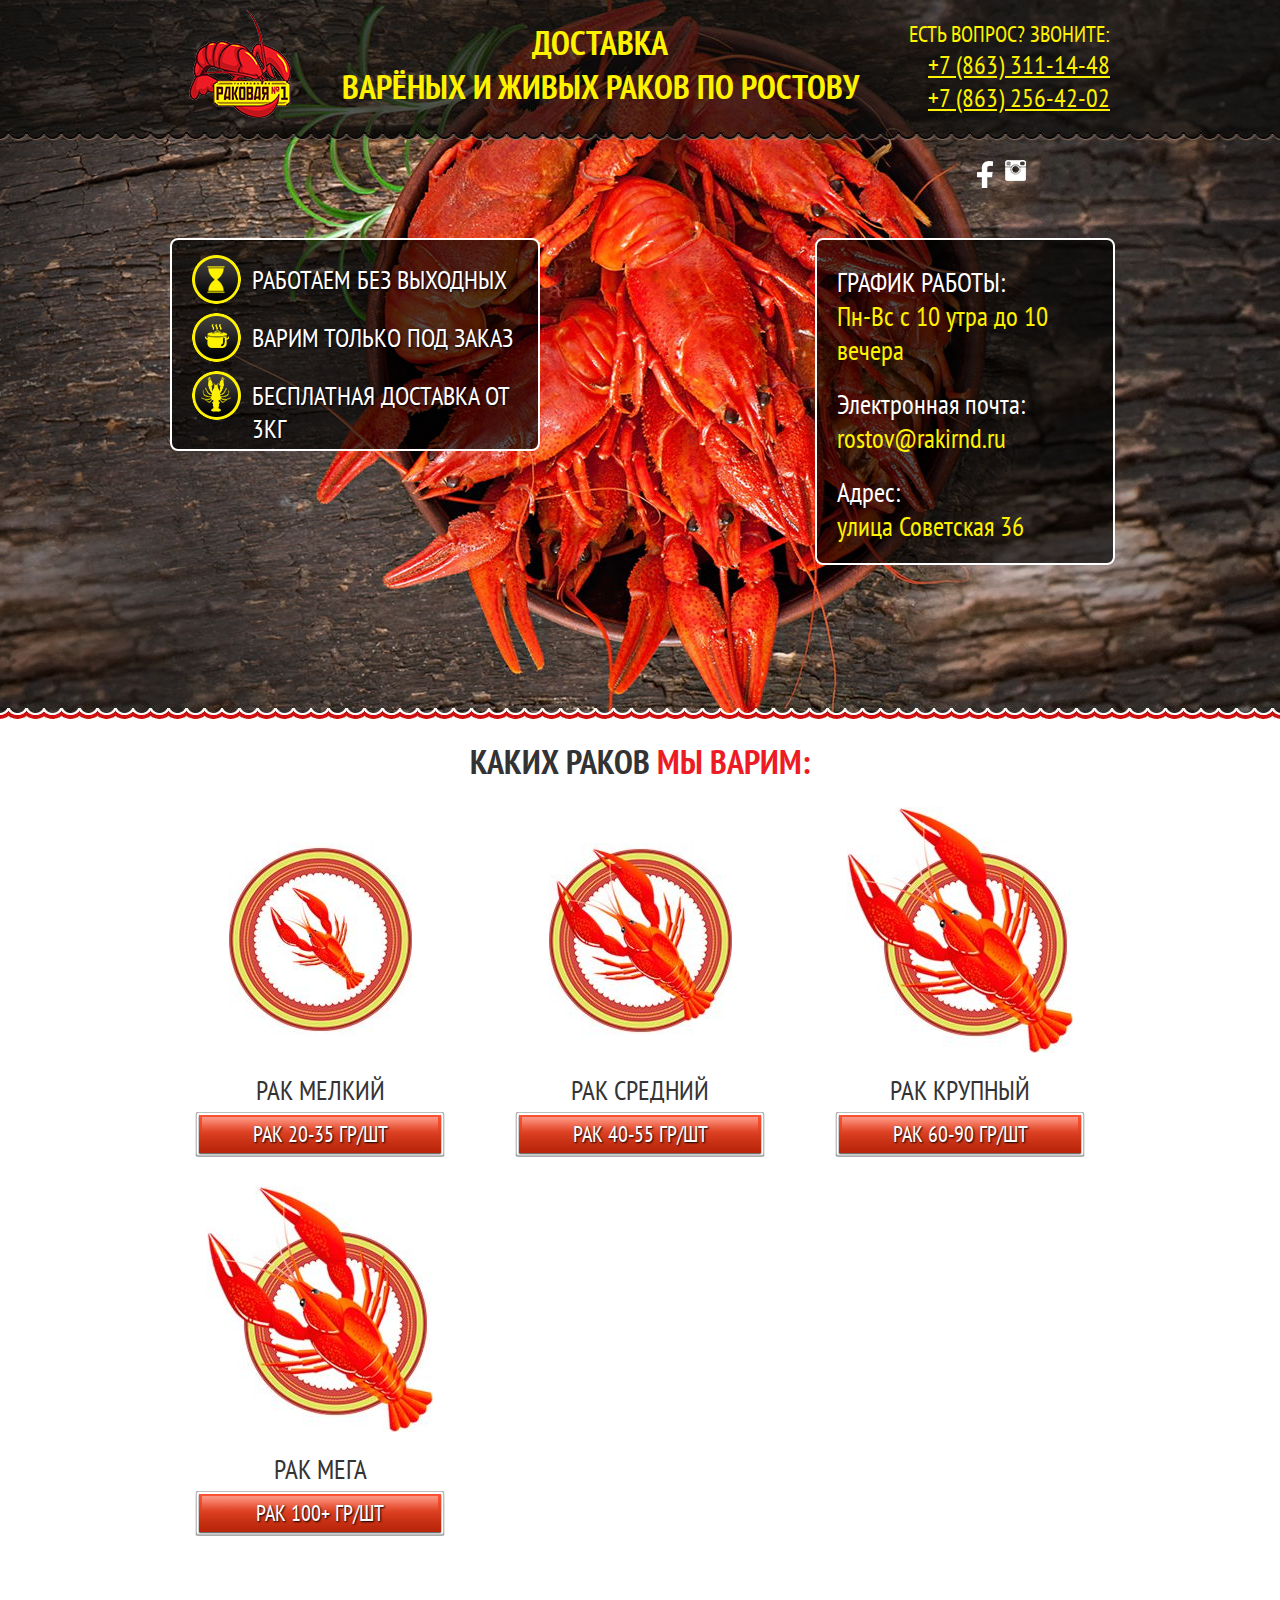
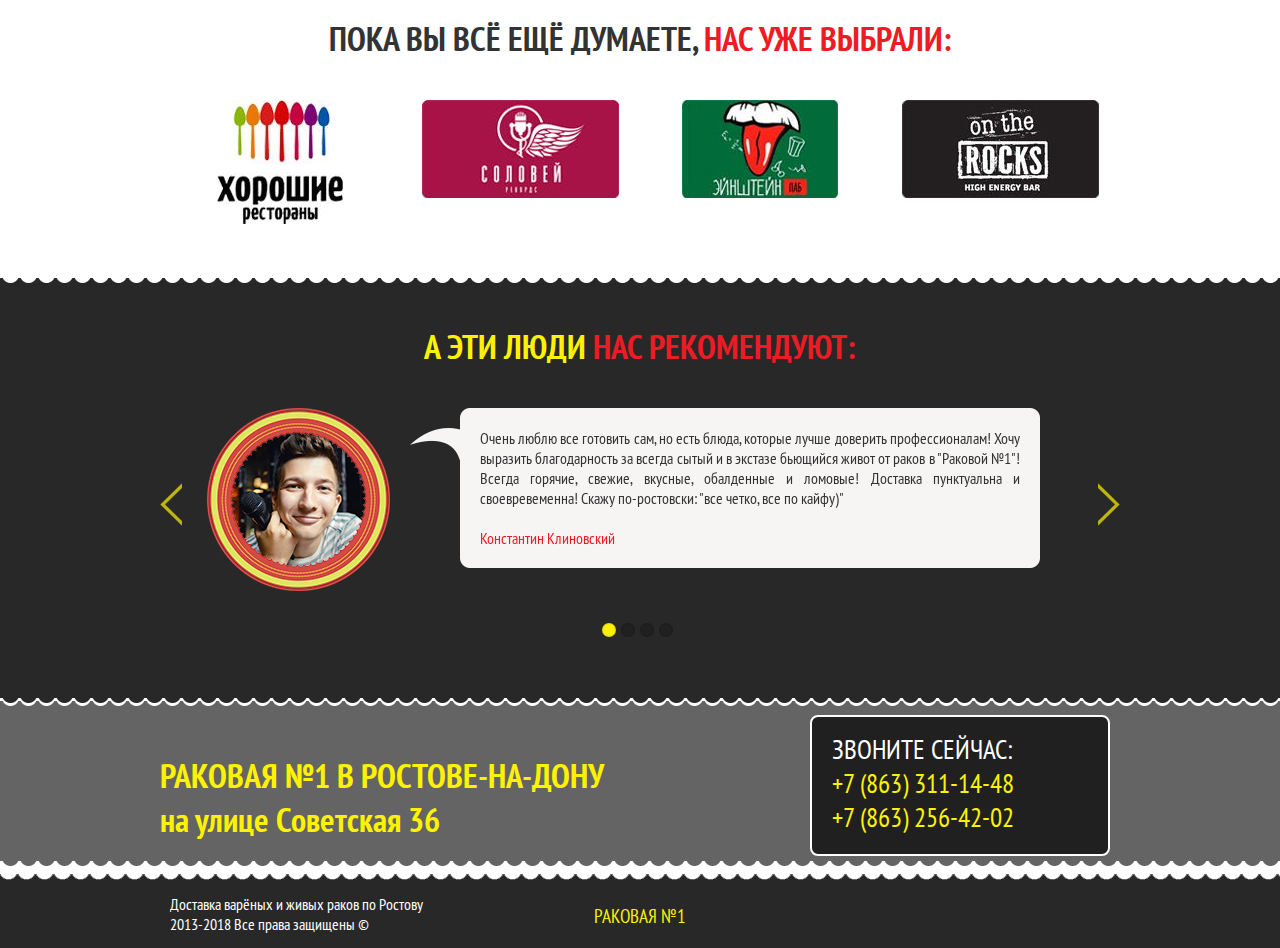
==== commit e17b2860: "Update index.html" ====
--- a/index.html
+++ b/index.html
@@ -133,7 +133,7 @@
 			    
 			    <div class="mt10"></div>
 			    <h2><span class="white">ГРАФИК РАБОТЫ:</span></h2>
-			    <h2><span class="or">Пн-Вс с 9 утра до 12 ночи</span></h2>
+			    <h2><span class="or">Пн-Вс с 10 утра до 10 вечера</span></h2>
 			    <div class="mt20"></div>
 			    <h2><span class="white">Электронная почта:</span></h2>
 			    <h2><span class="or"><script>document.write('rostov' + '@' + 'rakirnd.ru');</script></span></h2>
@@ -195,7 +195,7 @@
 				<img src="/img/r_1.jpg">
 			</div>
 			<h2>РАК МЕЛКИЙ<br>
-			<span id='price-small'>1000</span> РУБЛЕЙ ЗА 1 КГ
+			<!--span id='price-small'>1000</span> РУБЛЕЙ ЗА 1 КГ-->
 			</h2>
 			<a class="modal_btn2 but_form" type="submit" name="send" >РАК 20-35 ГР/ШТ</a>
 		</div>
@@ -204,7 +204,7 @@
 				<img src="/img/r_2.jpg">
 			</div>
 			<h2>РАК СРЕДНИЙ<br>
-			<span id='price-middle'>1800</span> РУБЛЕЙ ЗА 1 КГ
+			<!--span id='price-middle'>1800</span> РУБЛЕЙ ЗА 1 КГ-->
 			</h2>
 			<a class="modal_btn2 but_form" type="submit" name="send" >РАК 40-55 ГР/ШТ</a>
 		</div>
@@ -213,7 +213,7 @@
 				<img src="/img/r_3.jpg">
 			</div>
 			<h2>РАК КРУПНЫЙ<br>
-			<span id='price-large'>2000</span> РУБЛЕЙ ЗА 1 КГ
+			<!--span id='price-large'>2000</span> РУБЛЕЙ ЗА 1 КГ-->
 			</h2>
 			<a class="modal_btn2 but_form" type="submit" name="send" >РАК 60-90 ГР/ШТ</a>
 		</div>
@@ -222,7 +222,7 @@
 				<img src="/img/r_3.jpg">
 			</div>
 			<h2>РАК МЕГА<br>
-			<span id='price-mega'>2400</span> РУБЛЕЙ ЗА 1 КГ
+			<!--span id='price-mega'>2400</span> РУБЛЕЙ ЗА 1 КГ-->
 			</h2>
 			<a class="modal_btn2 but_form" type="submit" name="send" >РАК 100+ ГР/ШТ</a>
 		</div>
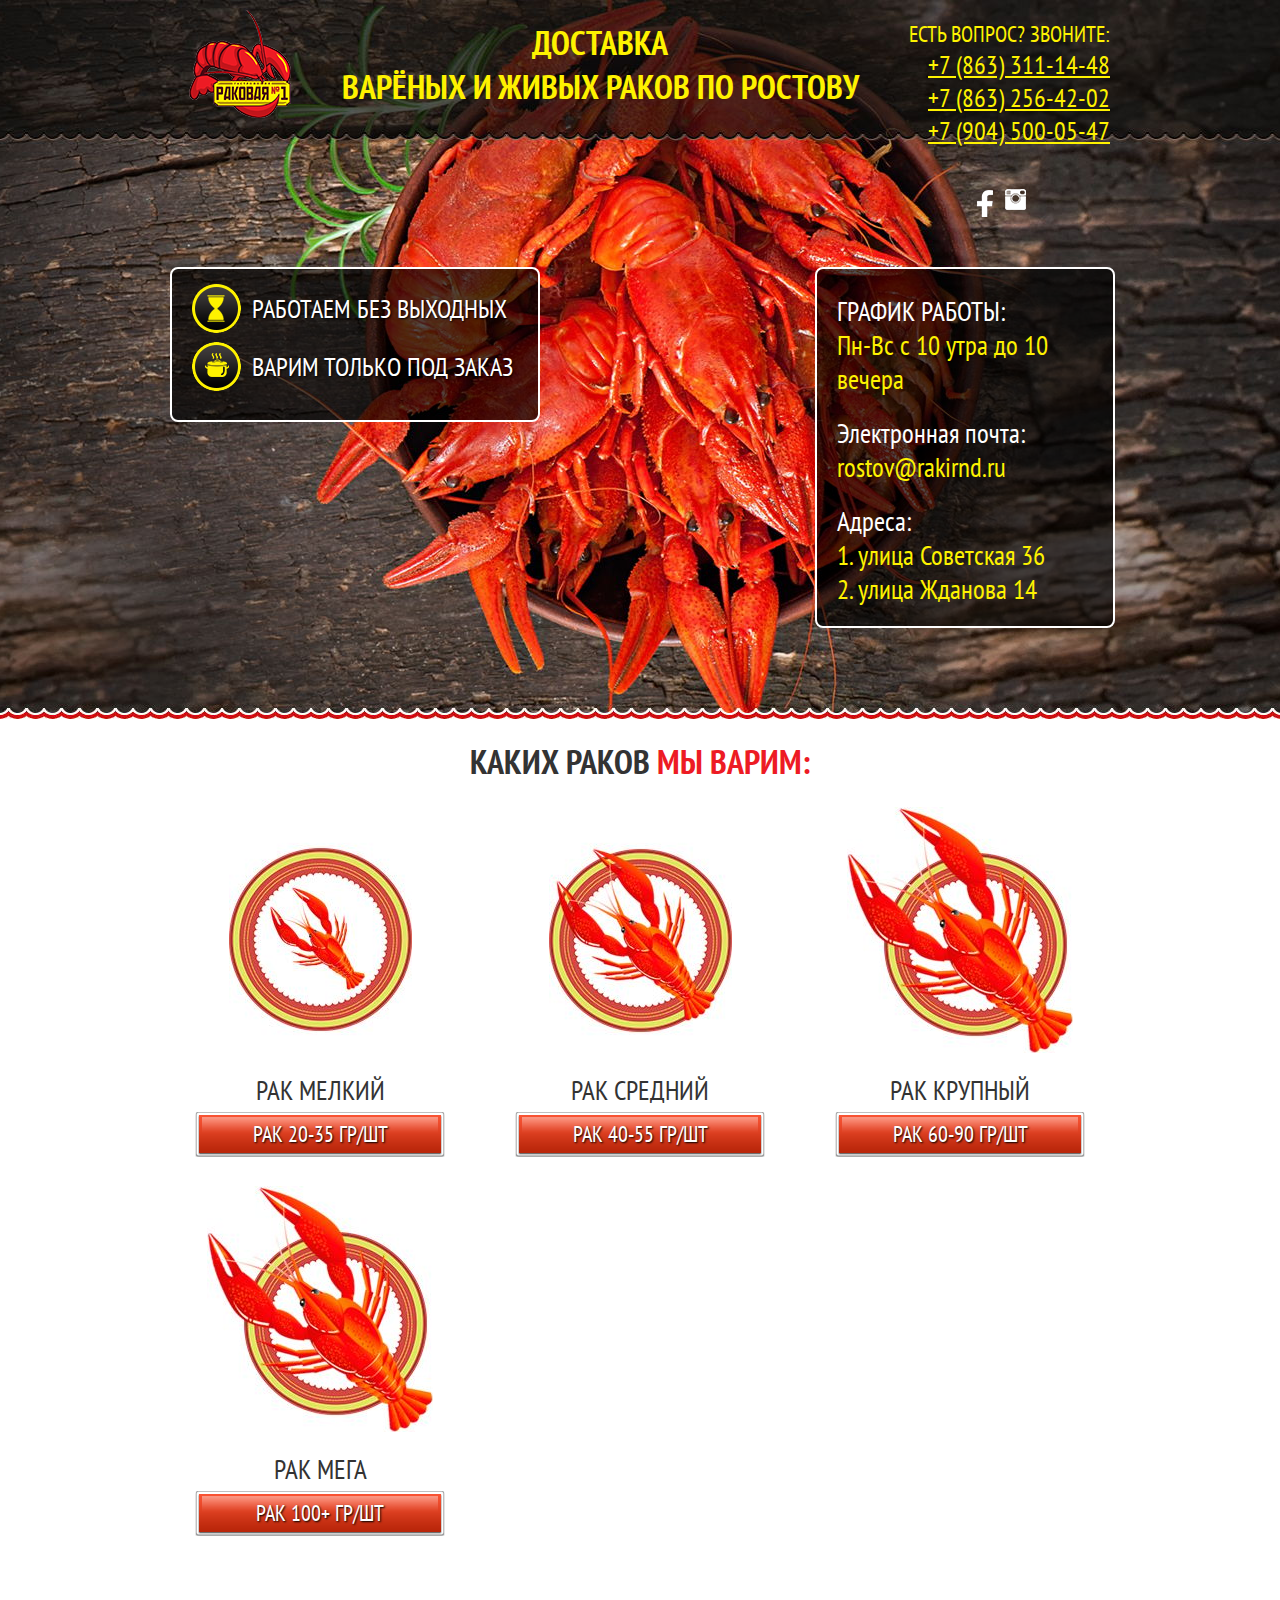
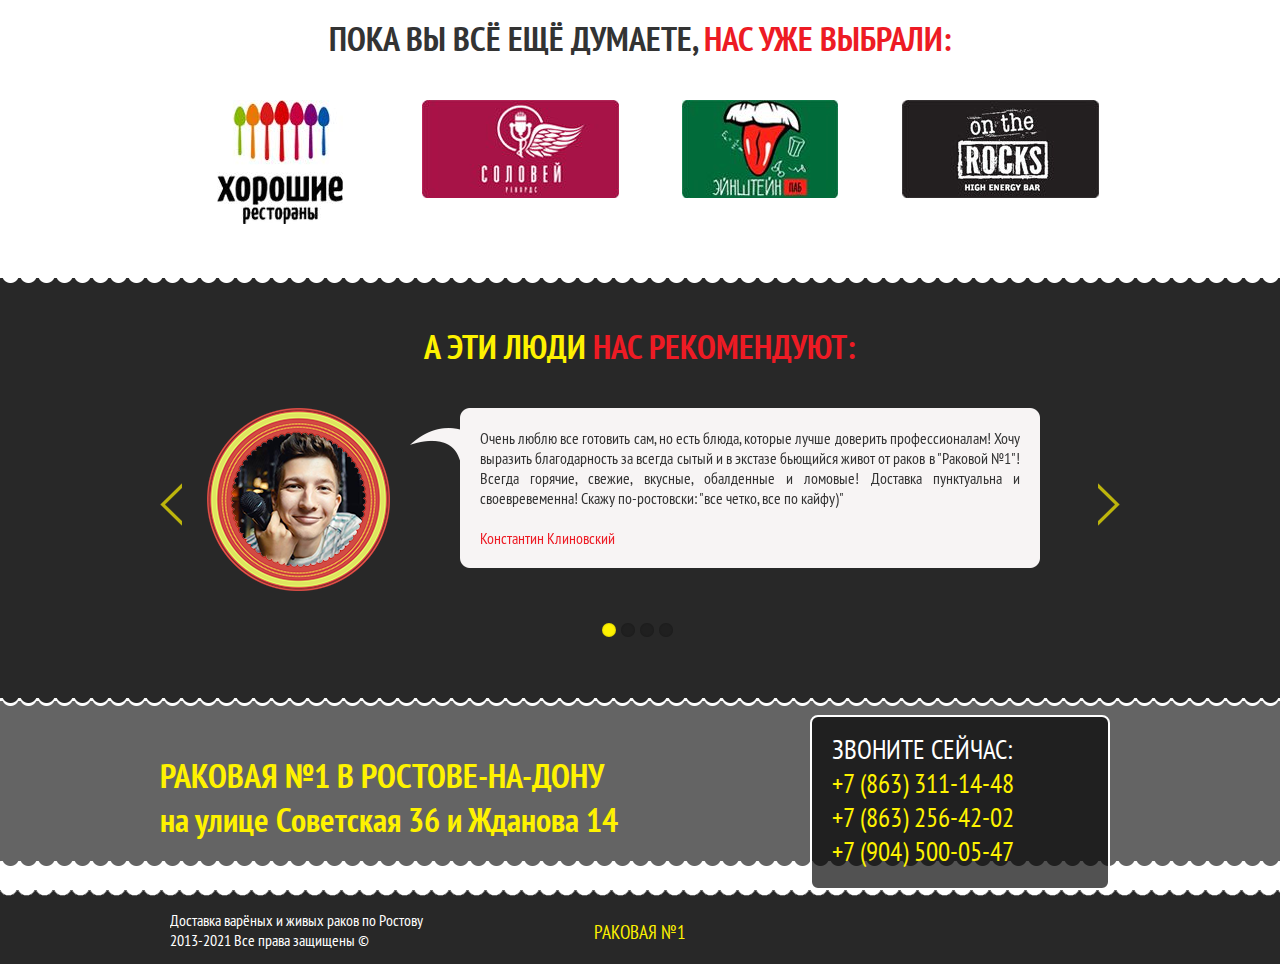
==== commit d6dd93d6: "Update index.html" ====
--- a/index.html
+++ b/index.html
@@ -7,6 +7,7 @@
 <title>Раковая №1 - Живые и варенные раки в Ростове на Дону</title>
 <meta name="format-detection" content="telephone=no">
 <meta name="viewport" content="width=device-width">
+<meta name="yandex-verification" content="0abfcd0d9269e4a7" />
 <link href="https://fonts.googleapis.com/css?family=PT+Sans+Narrow:400,700&amp;subset=latin,cyrillic-ext,cyrillic" rel="stylesheet" type="text/css">
 <link rel="stylesheet" href="/css/reset.css"/>
 <link rel="stylesheet" href="/css/text.css"/>
@@ -81,6 +82,7 @@
 		<h5>ЕСТЬ ВОПРОС? ЗВОНИТЕ:</h5>
 		<h6><a class="red" href="tel:+7 (863) 311-14-48">+7 (863) 311-14-48</a></h6>
 			<h6><a class="red" href="tel:+7 (863) 256-42-02">+7 (863) 256-42-02</a></h6>
+			<h6><a class="red" href="tel:+7 (904) 500-05-47">+7 (904) 500-05-47</a></h6>
 
 		<!--a class="modal_btn"><em>Заказать бесплатный звонок</em></a-->
 		</div>
@@ -107,9 +109,9 @@
 			<div class="triger_2">
 				<h6><span class="sh">ВАРИМ ТОЛЬКО ПОД ЗАКАЗ</span></h6>
 			</div>
-			<div class="triger_3">
+			<!--div class="triger_3">
 				<h6><span class="sh">БЕСПЛАТНАЯ ДОСТАВКА ОТ 3КГ</span></h6>
-			</div>
+			</div-->
 		</div>
 		</div>
 		<div class="grid_4 push_2 mt185" style="margin-top: 50px;">
@@ -138,8 +140,9 @@
 			    <h2><span class="white">Электронная почта:</span></h2>
 			    <h2><span class="or"><script>document.write('rostov' + '@' + 'rakirnd.ru');</script></span></h2>
 			    <div class="mt20"></div>
-			    <h2><span class="white">Адрес:</span></h2>
-			    <h2><span class="or">улица Советская 36 </span></h2>
+			    <h2><span class="white">Адреса:</span></h2>
+			    <h2><span class="or">1. улица Советская 36</span></h2>
+			    <h2><span class="or">2. улица Жданова 14</span></h2>
 			    
     	     </div>
 		</div>
@@ -326,7 +329,7 @@
 <div class="clear"></div>
 <div id="search">
 	<div style="width: 960px; margin: 0px auto; text-align: left; padding-top: 55px;">
-	<h3><span class="or">РАКОВАЯ №1 В РОСТОВЕ-НА-ДОНУ <br/> на улице Советская 36</span></h3></div>
+	<h3><span class="or">РАКОВАЯ №1 В РОСТОВЕ-НА-ДОНУ <br/> на улице Советская 36 и Жданова 14</span></h3></div>
 </div>
 <div class="clear"></div>
 
@@ -362,6 +365,7 @@
 			    <h2><span class="white">ЗВОНИТЕ СЕЙЧАС:</span></h2>
 			    <h2><span class="or">+7 (863) 311-14-48</span></h2>
 				<h2><span class="or">+7 (863) 256-42-02</span></h2>
+				<h2><span class="or">+7 (904) 500-05-47</span></h2>
 			    
 			    
 				<!--div class="form-wrap tc mt10">
@@ -388,7 +392,7 @@
 <div id="footer">
 	<div class="container_12">
 		<div class="grid_4 tl mt10">
-		<p>Доставка варёных и живых раков по Ростову <br>2013-2018 Все права защищены ©</p>
+		<p>Доставка варёных и живых раков по Ростову <br>2013-2021 Все права защищены ©</p>
 		</div>
 		<div class="grid_4 tc mt30">
 			<h4><span class="or">РАКОВАЯ №1</span></h4>
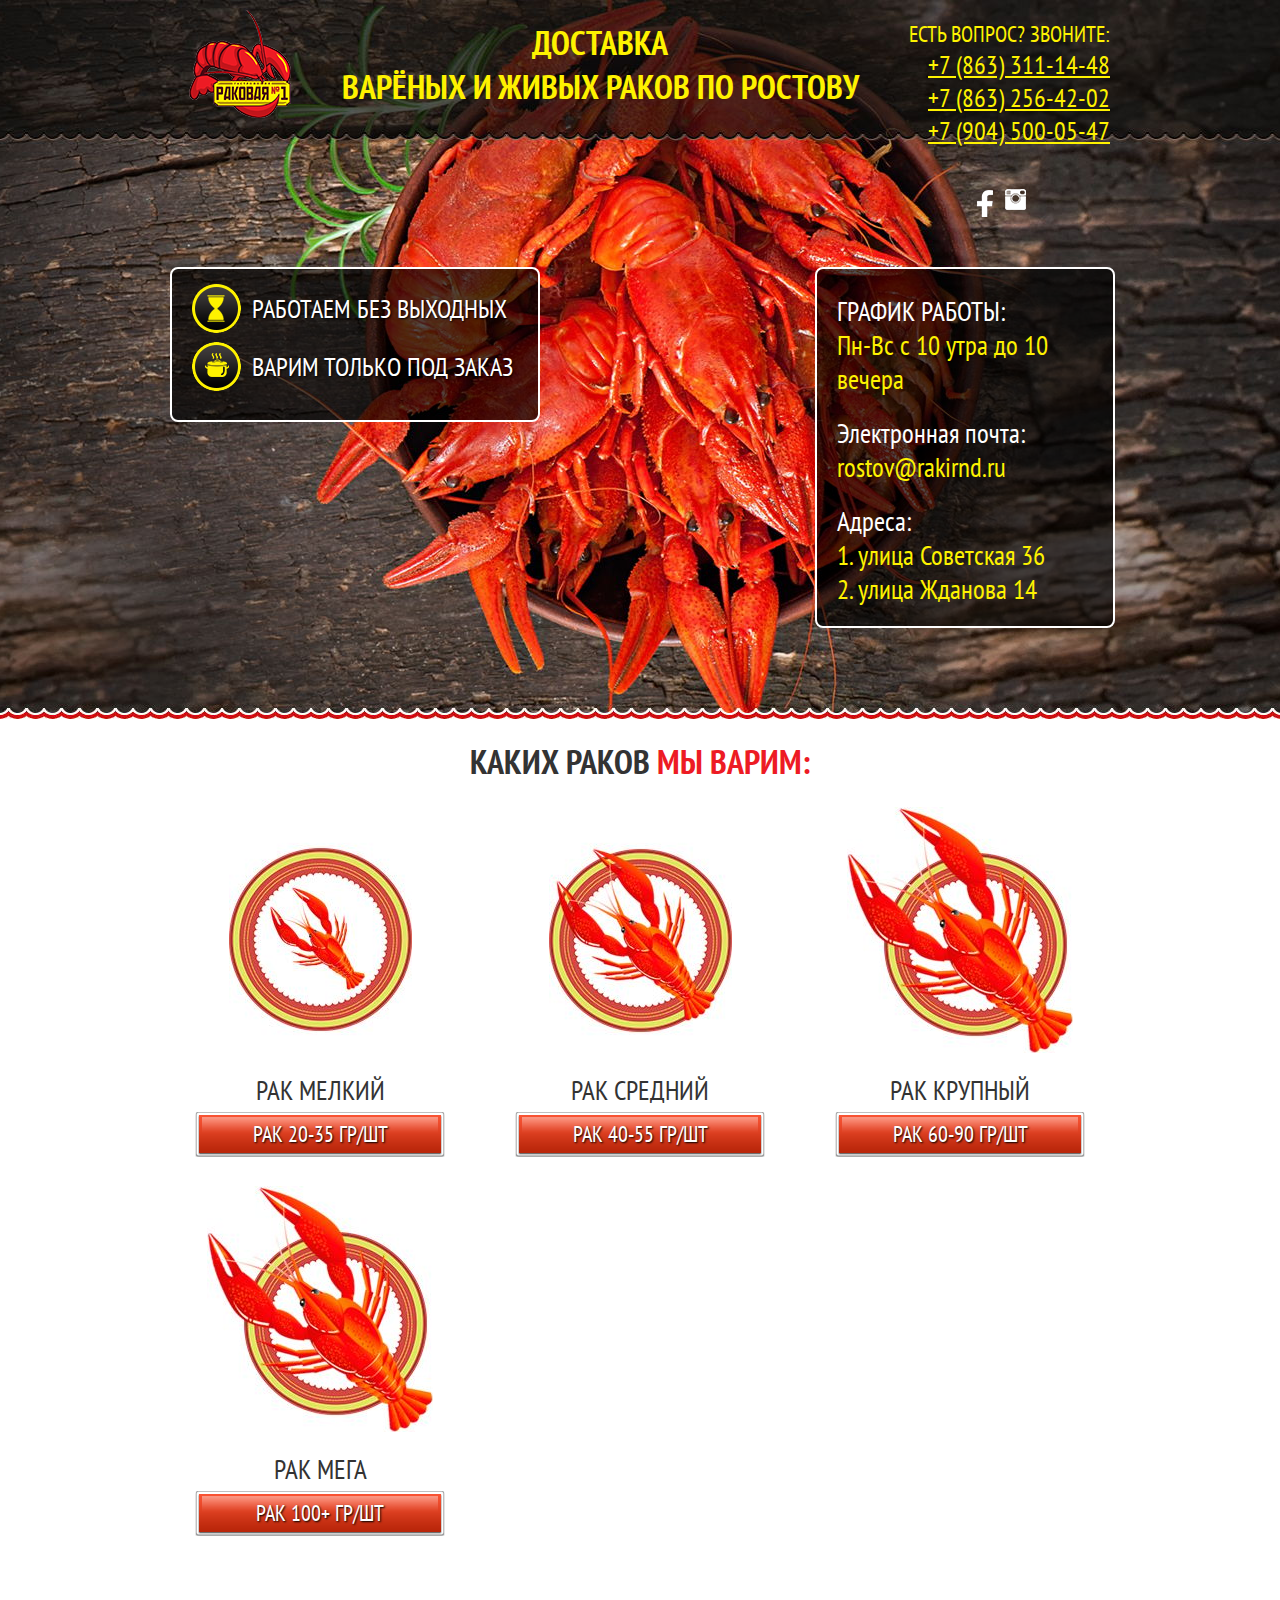
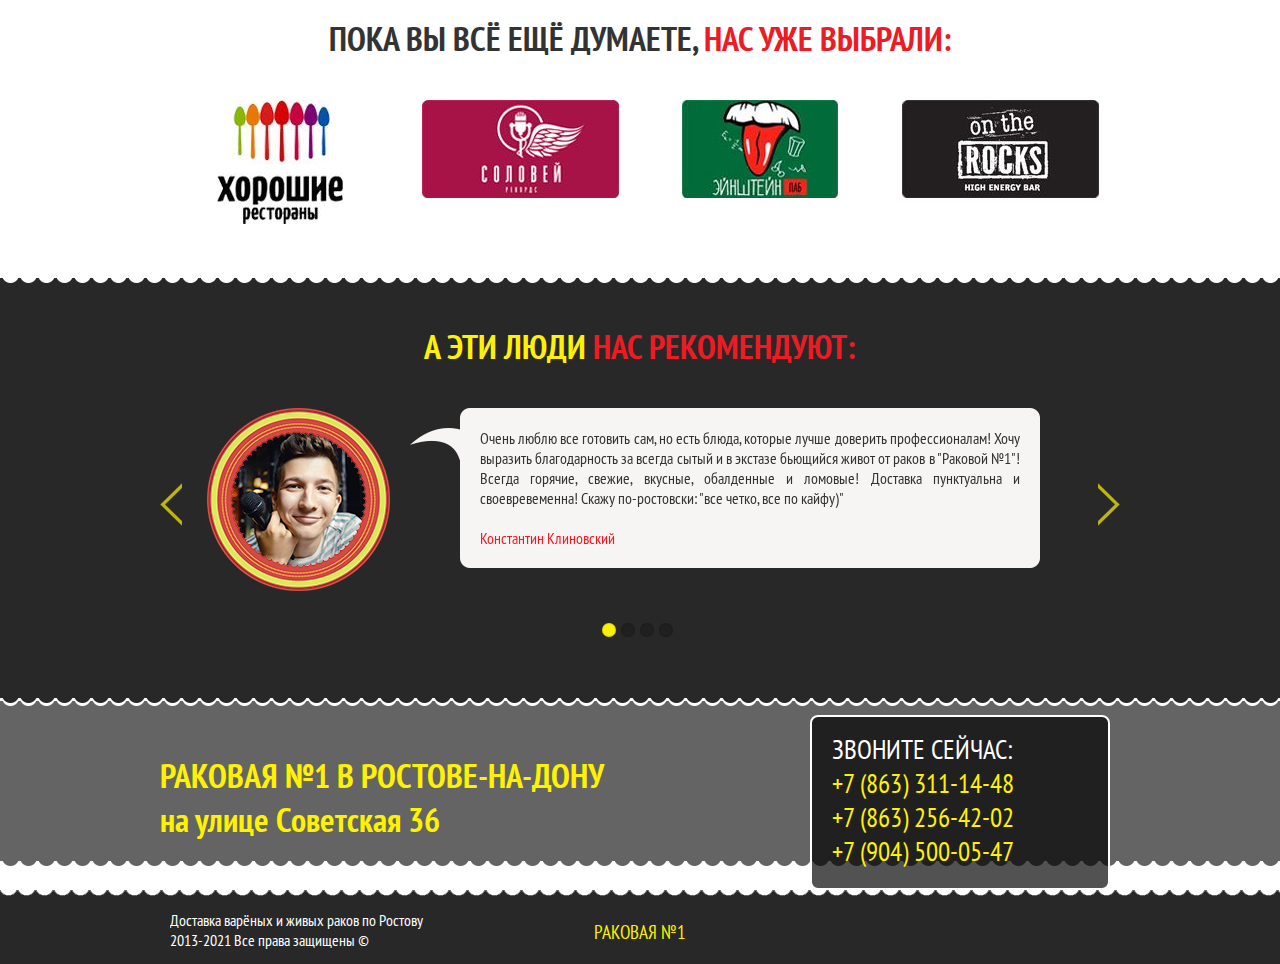
==== commit 65c74de6: "Update index.html" ====
--- a/index.html
+++ b/index.html
@@ -329,7 +329,7 @@
 <div class="clear"></div>
 <div id="search">
 	<div style="width: 960px; margin: 0px auto; text-align: left; padding-top: 55px;">
-	<h3><span class="or">РАКОВАЯ №1 В РОСТОВЕ-НА-ДОНУ <br/> на улице Советская 36 и Жданова 14</span></h3></div>
+	<h3><span class="or">РАКОВАЯ №1 В РОСТОВЕ-НА-ДОНУ <br/> на улице Советская 36</span></h3></div>
 </div>
 <div class="clear"></div>
 
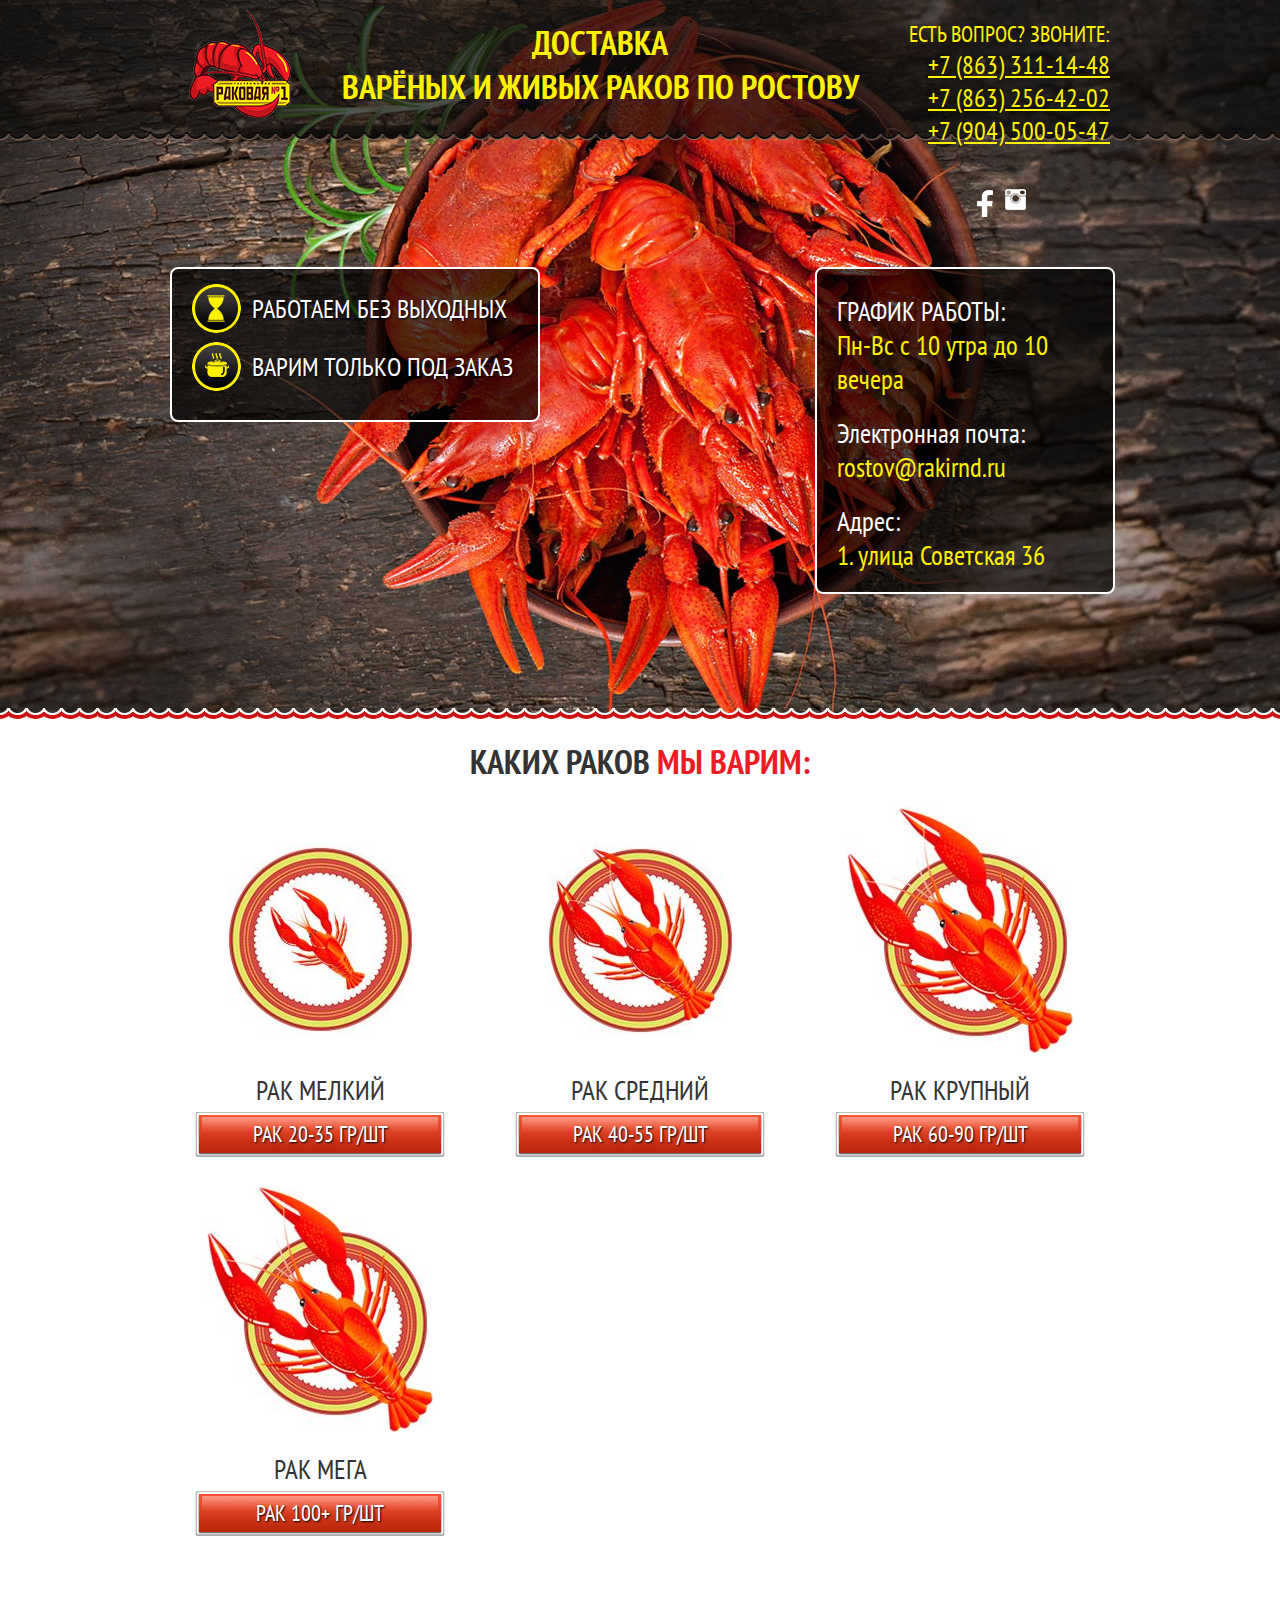
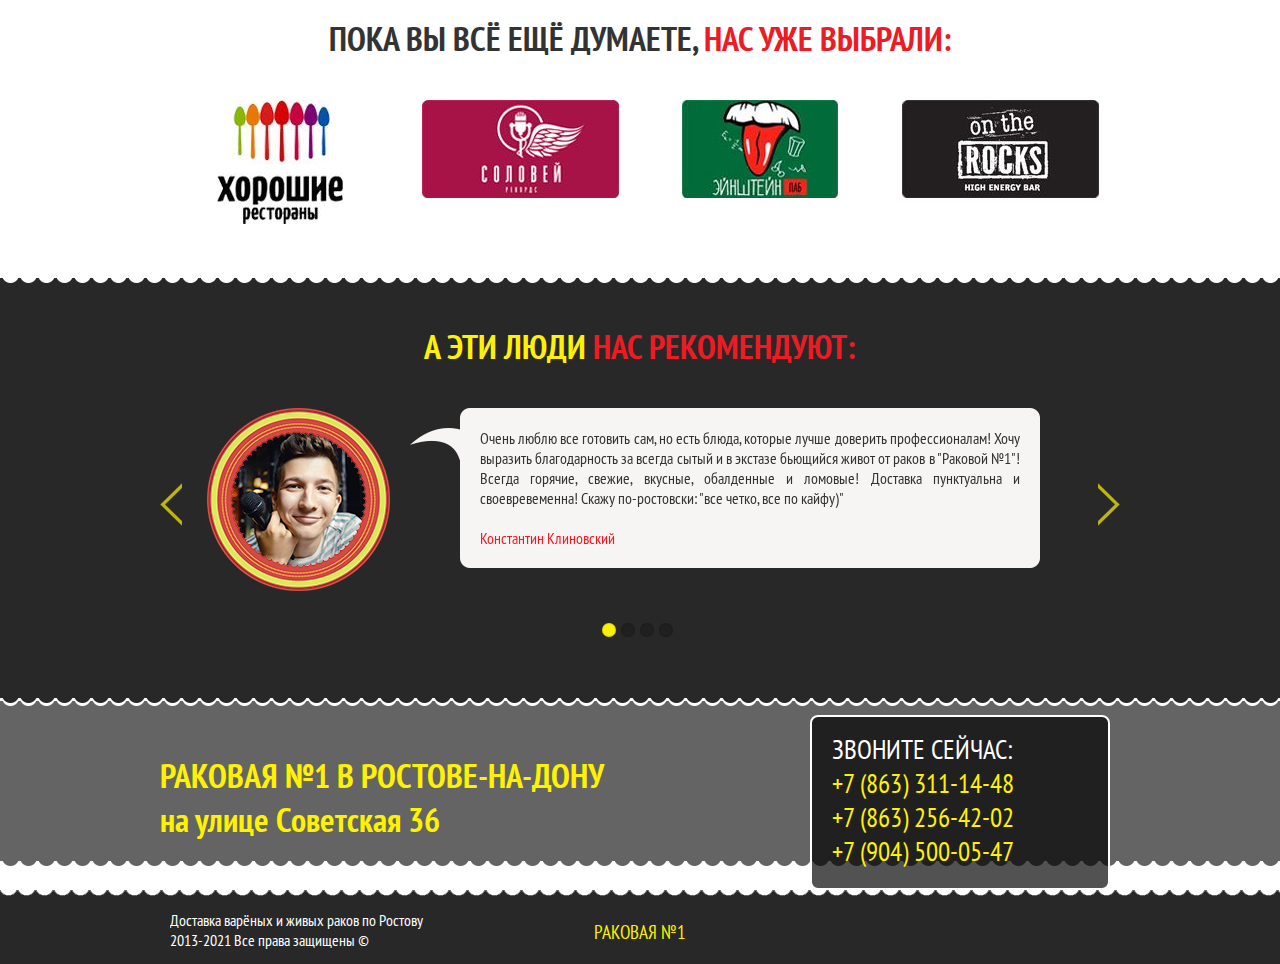
==== commit 5d1c4018: "Update index.html" ====
--- a/index.html
+++ b/index.html
@@ -140,9 +140,8 @@
 			    <h2><span class="white">Электронная почта:</span></h2>
 			    <h2><span class="or"><script>document.write('rostov' + '@' + 'rakirnd.ru');</script></span></h2>
 			    <div class="mt20"></div>
-			    <h2><span class="white">Адреса:</span></h2>
+			    <h2><span class="white">Адрес:</span></h2>
 			    <h2><span class="or">1. улица Советская 36</span></h2>
-			    <h2><span class="or">2. улица Жданова 14</span></h2>
 			    
     	     </div>
 		</div>
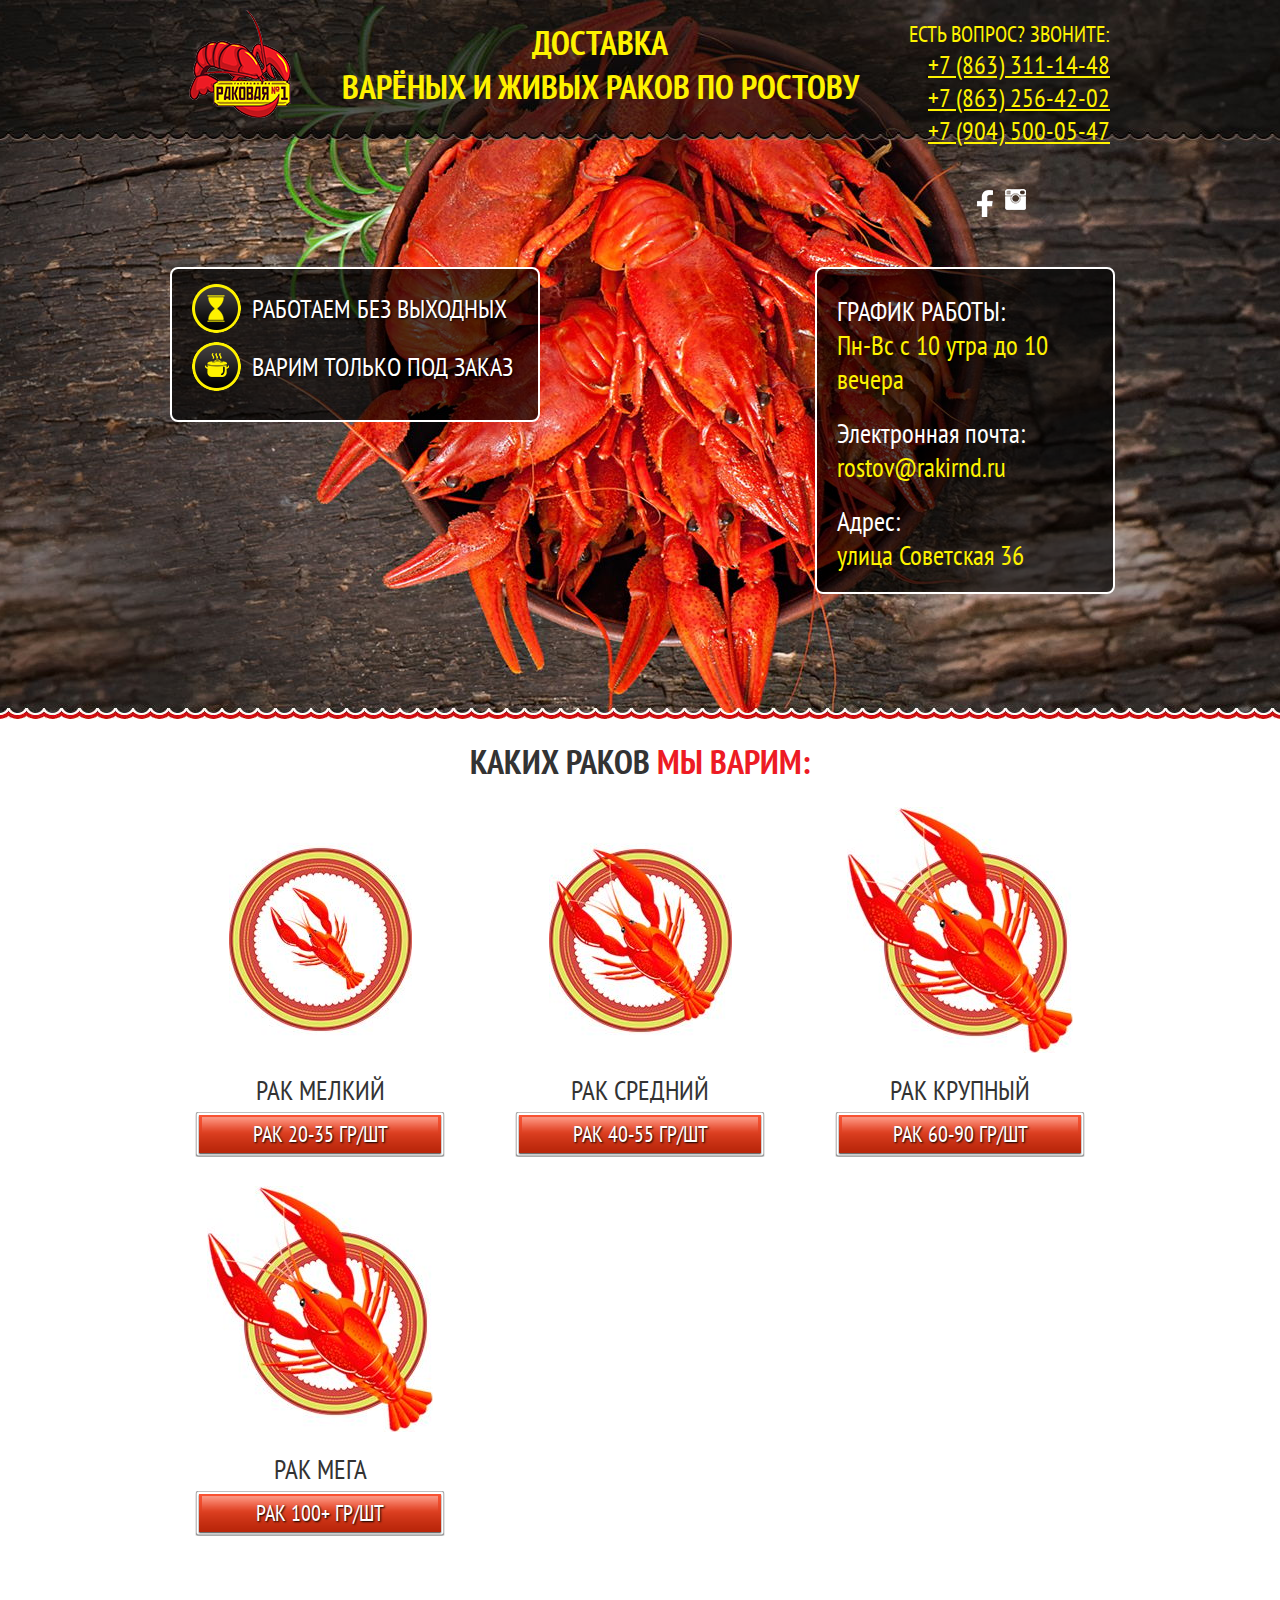
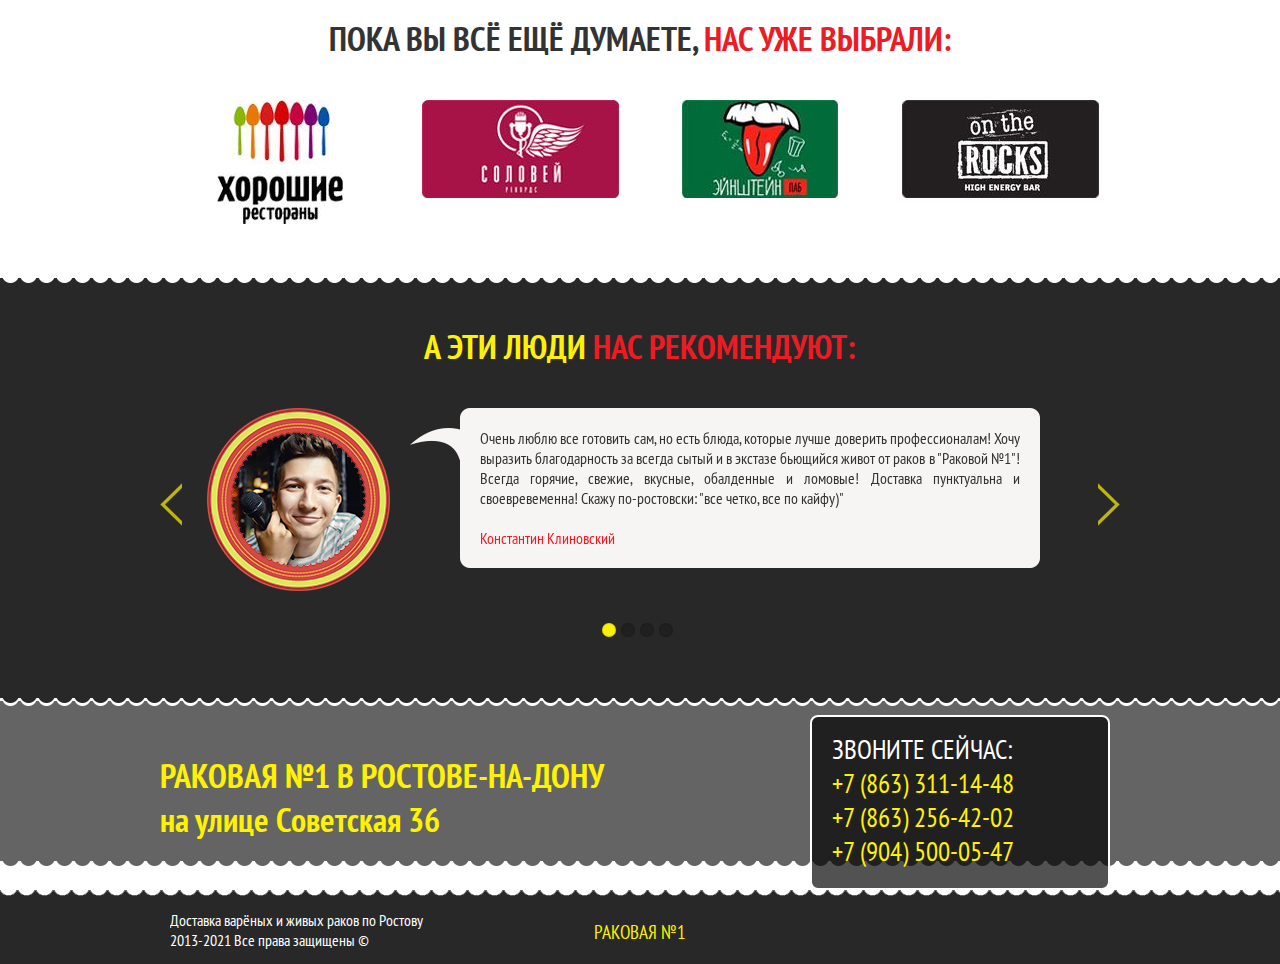
==== commit 5dcb288f: "Update index.html" ====
--- a/index.html
+++ b/index.html
@@ -141,7 +141,7 @@
 			    <h2><span class="or"><script>document.write('rostov' + '@' + 'rakirnd.ru');</script></span></h2>
 			    <div class="mt20"></div>
 			    <h2><span class="white">Адрес:</span></h2>
-			    <h2><span class="or">1. улица Советская 36</span></h2>
+			    <h2><span class="or">улица Советская 36</span></h2>
 			    
     	     </div>
 		</div>
